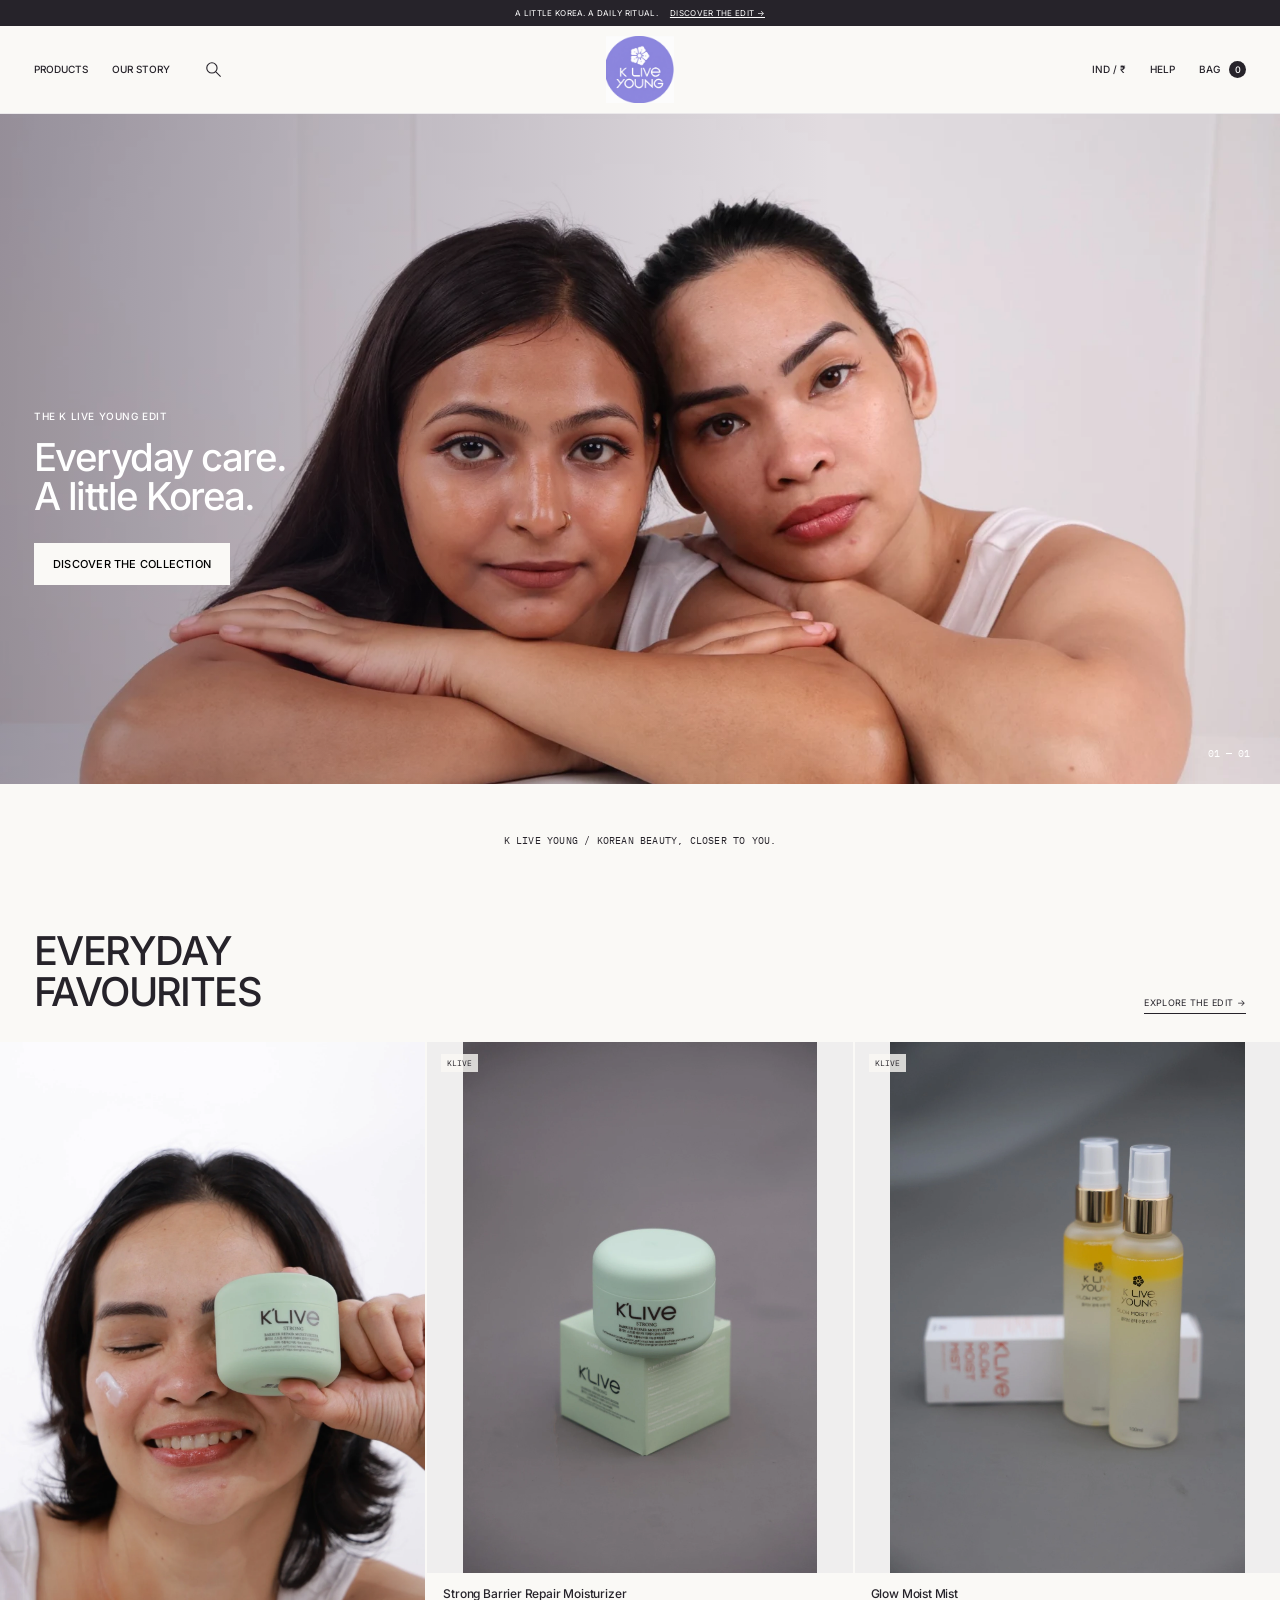
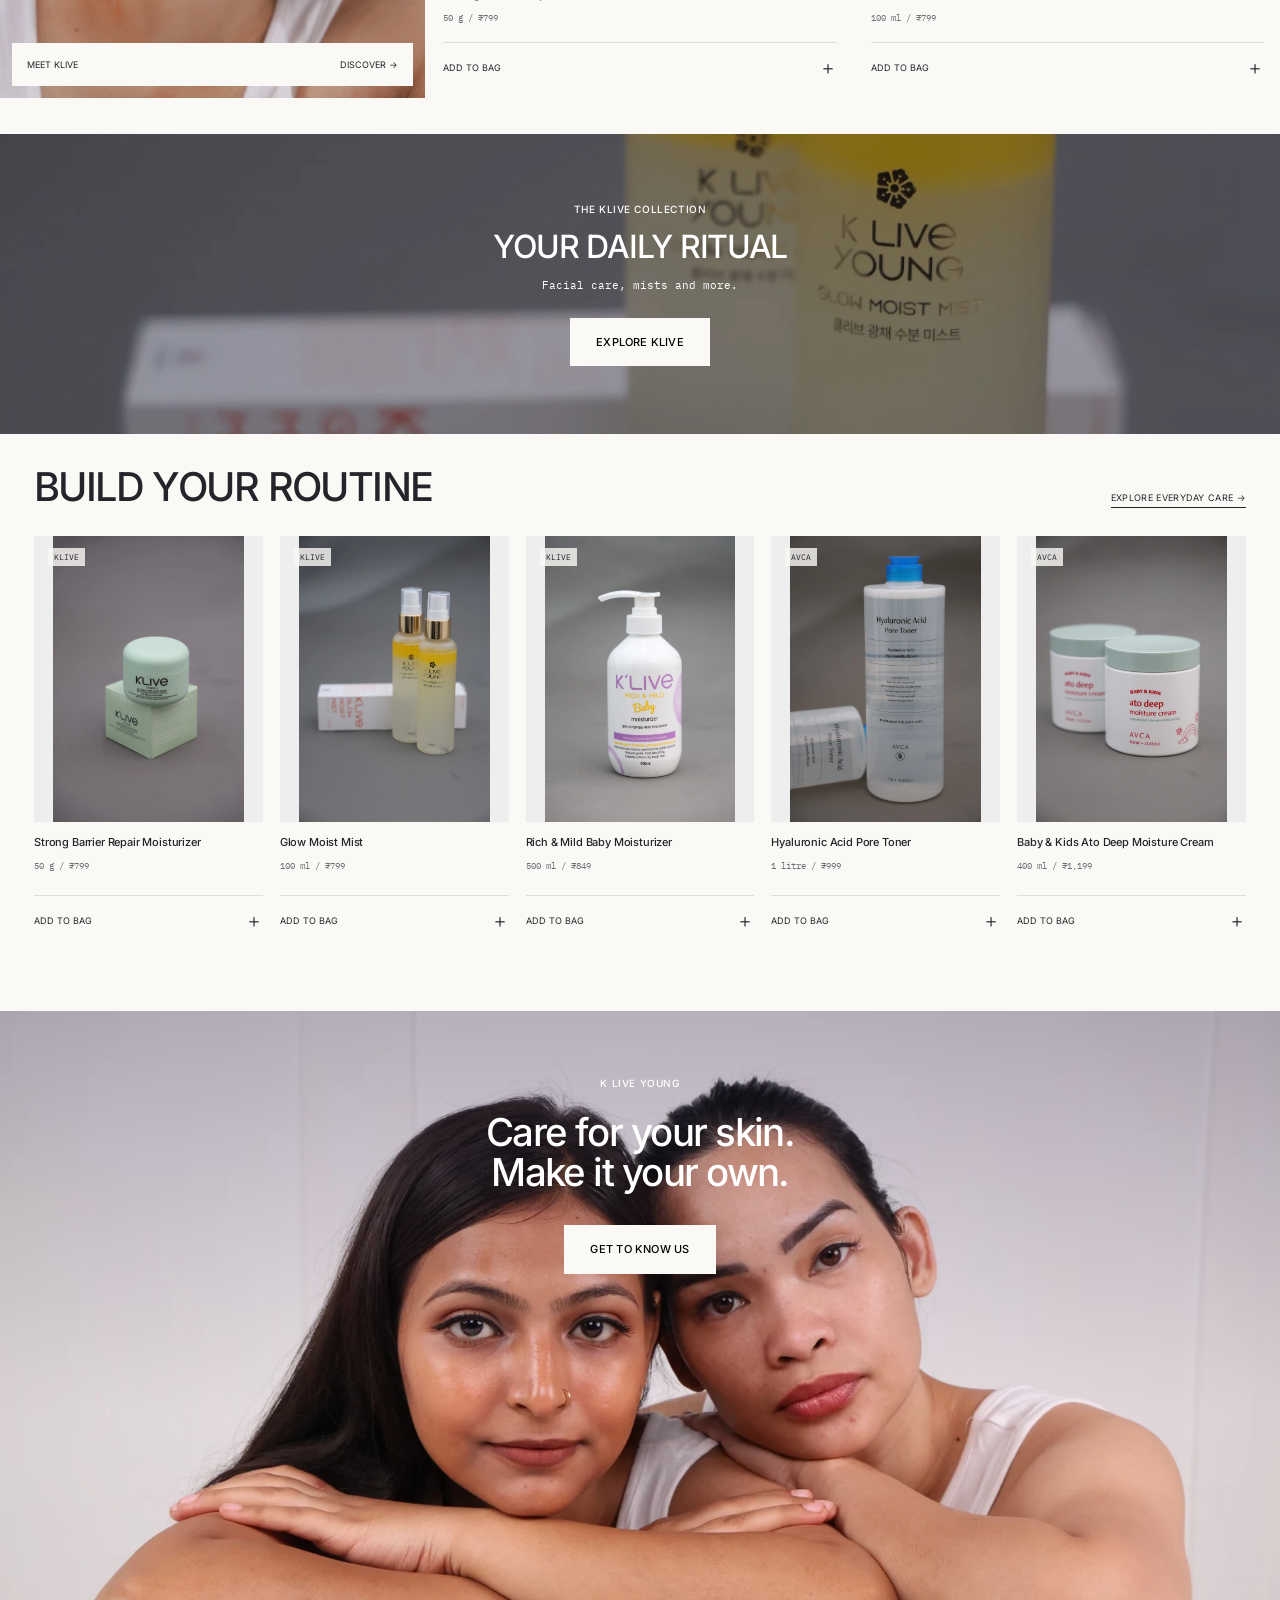
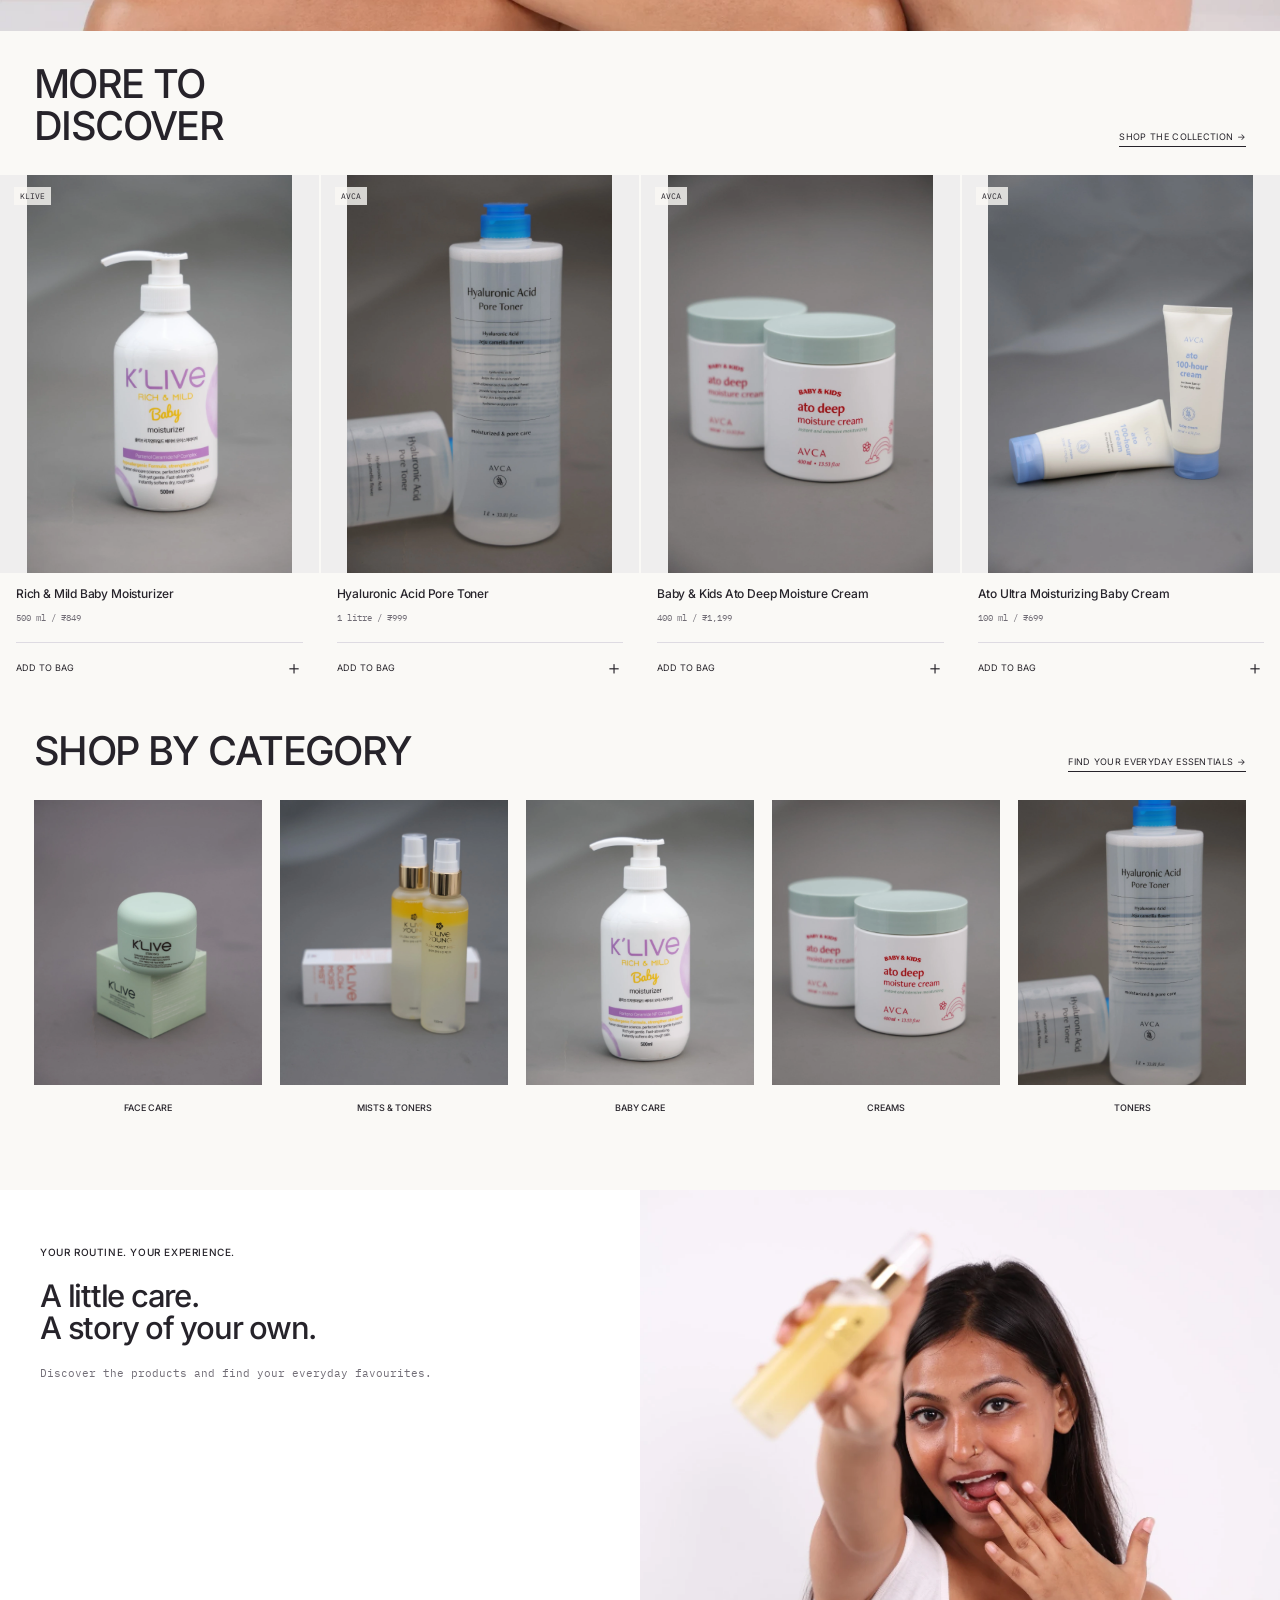
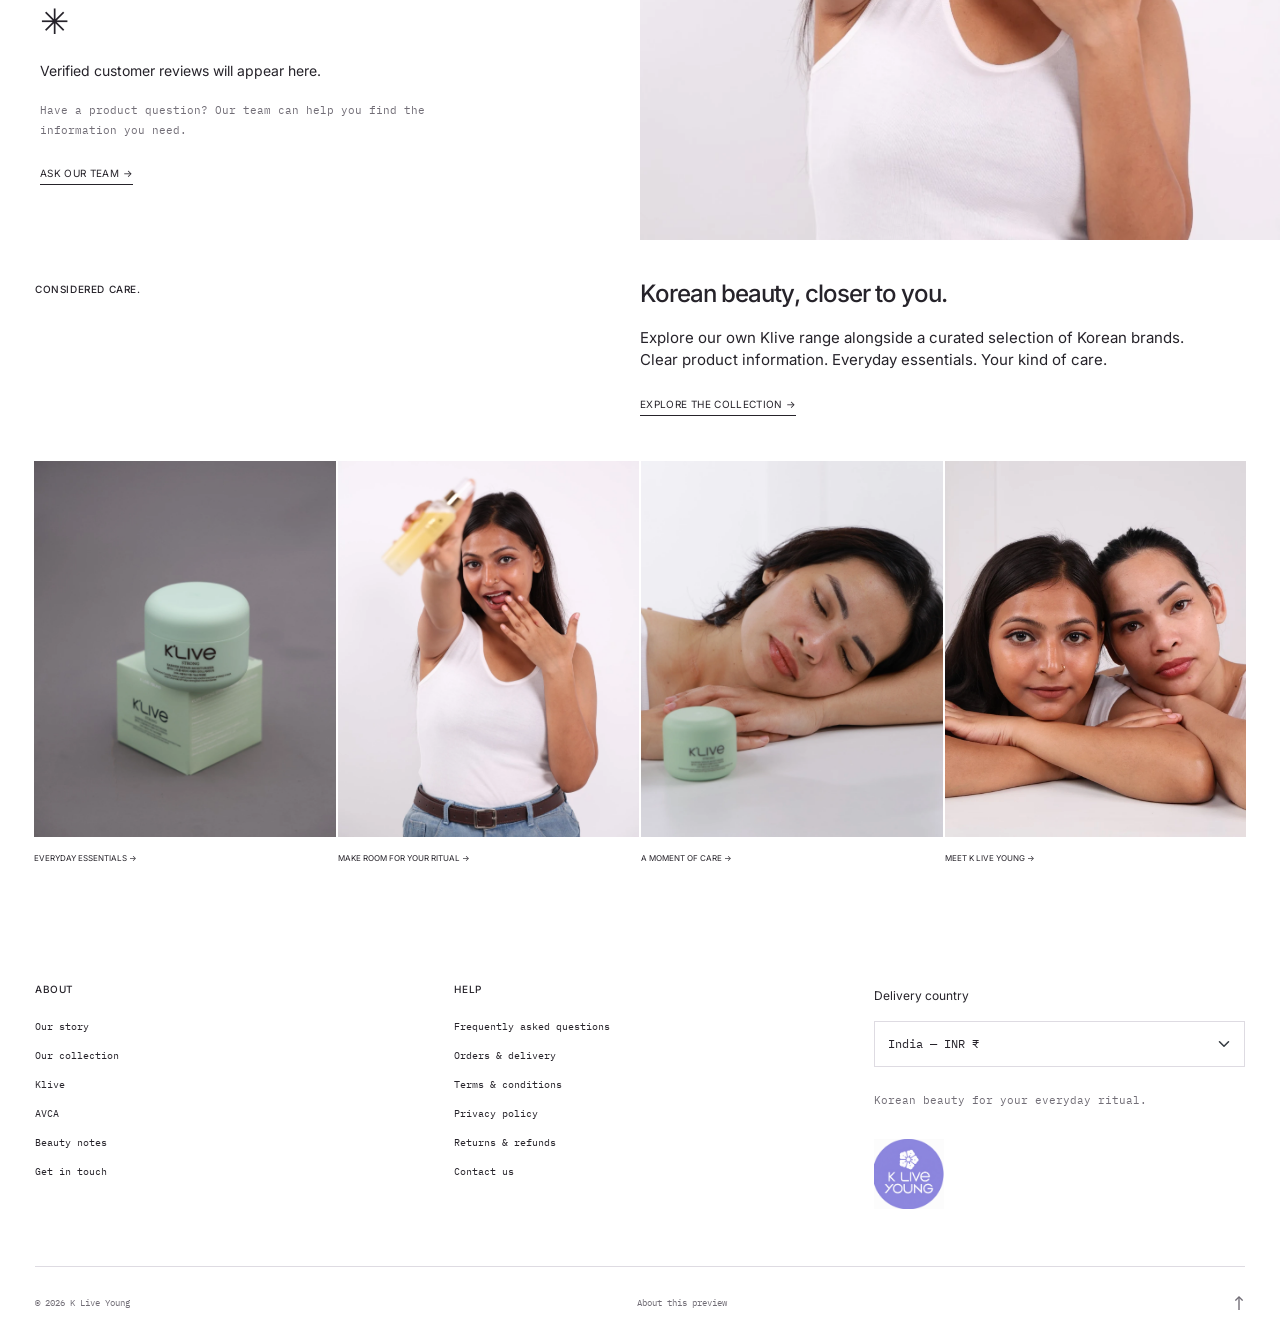
==== index.html @ 82bd0183 "clients template" ====
<!doctype html>
<html lang="en">
  <head>
    <meta charset="utf-8" />
    <meta name="viewport" content="width=device-width, initial-scale=1" />
    <title>Korean skincare & everyday care | K Live Young</title>
    <meta
      name="description"
      content="Discover Klive and curated Korean beauty. Explore skincare, facial mists and everyday baby-care essentials."
    />
    <link rel="icon" href="assets/images/logo.png" />
    <link rel="stylesheet" href="assets/vendor/bootstrap.min.css" />
    <link rel="stylesheet" href="assets/css/fonts.css" />
    <link rel="stylesheet" href="assets/css/style.css" />
  </head>
  <body id="top" class="home-page">
    <a class="skip-link" href="#main">Skip to content</a>
    <div class="announcement">
      A LITTLE KOREA. A DAILY RITUAL.
      <a href="shop.html">DISCOVER THE EDIT →</a>
    </div>
    <header class="site-header">
      <nav class="navbar container-fluid" aria-label="Main navigation">
        <div class="nav-side">
          <button
            class="nav-link mobile-menu"
            type="button"
            data-bs-toggle="offcanvas"
            data-bs-target="#menuDrawer"
            aria-controls="menuDrawer"
            aria-label="Open menu"
          >
            ☰</button
          ><a class="nav-link desktop-link" href="shop.html">PRODUCTS</a
          ><a class="nav-link desktop-link" href="index.html#our-story"
            >OUR STORY</a
          ><button
            class="icon-button"
            data-bs-toggle="modal"
            data-bs-target="#searchModal"
            aria-label="Search products"
          >
            <svg viewBox="0 0 24 24" aria-hidden="true">
              <circle cx="10" cy="10" r="6.5" />
              <path d="m15 15 6 6" />
            </svg>
          </button>
        </div>
        <a class="brand" href="index.html" aria-label="K Live Young home"
          ><img
            src="assets/images/logo.png"
            alt="K Live Young"
            width="72"
            height="72"
        /></a>
        <div class="nav-side nav-right">
          <span class="region">IND / ₹</span
          ><a class="nav-link account-link" href="contact.html">HELP</a
          ><button
            class="nav-link bag-button"
            data-bs-toggle="offcanvas"
            data-bs-target="#cartDrawer"
            aria-controls="cartDrawer"
          >
            BAG <span class="cart-count">0</span>
          </button>
        </div>
      </nav>
    </header>
    <main id="main">
      <section class="hero-home" aria-labelledby="heroTitle">
        <img
          src="assets/images/IMG_0144.webp"
          alt="Two models from the K Live Young campaign"
          class="hero-image"
          fetchpriority="high"
        />
        <div class="hero-shade"></div>
        <div class="hero-copy">
          <p class="eyebrow">THE K LIVE YOUNG EDIT</p>
          <h1 id="heroTitle">Everyday care.<br />A little Korea.</h1>
          <a class="btn btn-light" href="shop.html">DISCOVER THE COLLECTION</a>
        </div>
        <span class="hero-index">01 — 01</span>
      </section>
      <section class="brand-intro" aria-label="Brand introduction">
        <p>K LIVE YOUNG / KOREAN BEAUTY, CLOSER TO YOU.</p>
      </section>
      <section id="best-sellers" aria-labelledby="bestTitle">
        <div class="section-heading">
          <h2 id="bestTitle">EVERYDAY<br />FAVOURITES</h2>
          <a class="text-link" href="shop.html">EXPLORE THE EDIT →</a>
        </div>
        <div class="best-grid">
          <a class="campaign-card" href="product.html?id=moisturizer"
            ><img
              src="assets/images/IMG_0016.webp"
              alt="Model holding the Klive moisturiser"
              class=""
              loading="lazy"
            />
            <div class="campaign-caption">
              <span>MEET KLIVE</span><span>DISCOVER →</span>
            </div></a
          >
          <article class="product-card">
            <a class="product-photo" href="product.html?id=moisturizer"
              ><img
                src="assets/images/IMG_9931.webp"
                alt="KLIVE Strong Barrier Repair Moisturizer"
                class=""
                loading="lazy"
              /><span class="product-label">KLIVE</span></a
            >
            <div class="product-caption">
              <a href="product.html?id=moisturizer"
                ><h3>Strong Barrier Repair Moisturizer</h3></a
              >
              <p class="small-copy">50 g / ₹799</p>
              <button
                class="quick-add"
                data-add="moisturizer"
                aria-label="Add Strong Barrier Repair Moisturizer to bag"
              >
                ADD TO BAG <span>＋</span>
              </button>
            </div>
          </article>
          <article class="product-card">
            <a class="product-photo" href="product.html?id=mist"
              ><img
                src="assets/images/IMG_9954.webp"
                alt="KLIVE Glow Moist Mist"
                class=""
                loading="lazy"
              /><span class="product-label">KLIVE</span></a
            >
            <div class="product-caption">
              <a href="product.html?id=mist"><h3>Glow Moist Mist</h3></a>
              <p class="small-copy">100 ml / ₹799</p>
              <button
                class="quick-add"
                data-add="mist"
                aria-label="Add Glow Moist Mist to bag"
              >
                ADD TO BAG <span>＋</span>
              </button>
            </div>
          </article>
        </div>
      </section>
      <section class="collection-banner" aria-labelledby="collectionTitle">
        <img
          src="assets/images/IMG_9954.webp"
          alt="Klive facial mist bottles and packaging"
          class=""
          loading="lazy"
        />
        <div class="banner-copy">
          <p class="eyebrow">THE KLIVE COLLECTION</p>
          <h2 id="collectionTitle">YOUR DAILY RITUAL</h2>
          <p class="small-copy">Facial care, mists and more.</p>
          <a class="btn btn-light" href="shop.html?brand=KLIVE"
            >EXPLORE KLIVE</a
          >
        </div>
      </section>
      <section id="routines">
        <div class="section-heading">
          <h2>BUILD YOUR ROUTINE</h2>
          <a class="text-link" href="shop.html">EXPLORE EVERYDAY CARE →</a>
        </div>
        <div class="product-rail five-up">
          <article class="product-card">
            <a class="product-photo" href="product.html?id=moisturizer"
              ><img
                src="assets/images/IMG_9931.webp"
                alt="KLIVE Strong Barrier Repair Moisturizer"
                class=""
                loading="lazy"
              /><span class="product-label">KLIVE</span></a
            >
            <div class="product-caption">
              <a href="product.html?id=moisturizer"
                ><h3>Strong Barrier Repair Moisturizer</h3></a
              >
              <p class="small-copy">50 g / ₹799</p>
              <button
                class="quick-add"
                data-add="moisturizer"
                aria-label="Add Strong Barrier Repair Moisturizer to bag"
              >
                ADD TO BAG <span>＋</span>
              </button>
            </div>
          </article>
          <article class="product-card">
            <a class="product-photo" href="product.html?id=mist"
              ><img
                src="assets/images/IMG_9954.webp"
                alt="KLIVE Glow Moist Mist"
                class=""
                loading="lazy"
              /><span class="product-label">KLIVE</span></a
            >
            <div class="product-caption">
              <a href="product.html?id=mist"><h3>Glow Moist Mist</h3></a>
              <p class="small-copy">100 ml / ₹799</p>
              <button
                class="quick-add"
                data-add="mist"
                aria-label="Add Glow Moist Mist to bag"
              >
                ADD TO BAG <span>＋</span>
              </button>
            </div>
          </article>
          <article class="product-card">
            <a class="product-photo" href="product.html?id=baby"
              ><img
                src="assets/images/IMG_9905.webp"
                alt="KLIVE Rich & Mild Baby Moisturizer"
                class=""
                loading="lazy"
              /><span class="product-label">KLIVE</span></a
            >
            <div class="product-caption">
              <a href="product.html?id=baby"
                ><h3>Rich & Mild Baby Moisturizer</h3></a
              >
              <p class="small-copy">500 ml / ₹849</p>
              <button
                class="quick-add"
                data-add="baby"
                aria-label="Add Rich & Mild Baby Moisturizer to bag"
              >
                ADD TO BAG <span>＋</span>
              </button>
            </div>
          </article>
          <article class="product-card">
            <a class="product-photo" href="product.html?id=toner"
              ><img
                src="assets/images/IMG_9959.webp"
                alt="AVCA Hyaluronic Acid Pore Toner"
                class=""
                loading="lazy"
              /><span class="product-label">AVCA</span></a
            >
            <div class="product-caption">
              <a href="product.html?id=toner"
                ><h3>Hyaluronic Acid Pore Toner</h3></a
              >
              <p class="small-copy">1 litre / ₹999</p>
              <button
                class="quick-add"
                data-add="toner"
                aria-label="Add Hyaluronic Acid Pore Toner to bag"
              >
                ADD TO BAG <span>＋</span>
              </button>
            </div>
          </article>
          <article class="product-card">
            <a class="product-photo" href="product.html?id=cream"
              ><img
                src="assets/images/IMG_9935.webp"
                alt="AVCA Baby & Kids Ato Deep Moisture Cream"
                class=""
                loading="lazy"
              /><span class="product-label">AVCA</span></a
            >
            <div class="product-caption">
              <a href="product.html?id=cream"
                ><h3>Baby & Kids Ato Deep Moisture Cream</h3></a
              >
              <p class="small-copy">400 ml / ₹1,199</p>
              <button
                class="quick-add"
                data-add="cream"
                aria-label="Add Baby & Kids Ato Deep Moisture Cream to bag"
              >
                ADD TO BAG <span>＋</span>
              </button>
            </div>
          </article>
        </div>
      </section>
      <section id="our-story" class="discovery-banner">
        <img
          src="assets/images/IMG_0144.webp"
          alt="The K Live Young campaign"
          class="discovery-image"
          loading="lazy"
        />
        <div class="discovery-copy">
          <p class="eyebrow">K LIVE YOUNG</p>
          <h2>Care for your skin.<br />Make it your own.</h2>
          <a href="contact.html" class="btn btn-light">GET TO KNOW US</a>
        </div>
      </section>
      <section id="new-arrivals">
        <div class="section-heading">
          <h2>MORE TO<br />DISCOVER</h2>
          <a class="text-link" href="shop.html">SHOP THE COLLECTION →</a>
        </div>
        <div class="product-rail four-up">
          <article class="product-card">
            <a class="product-photo" href="product.html?id=baby"
              ><img
                src="assets/images/IMG_9905.webp"
                alt="KLIVE Rich & Mild Baby Moisturizer"
                class=""
                loading="lazy"
              /><span class="product-label">KLIVE</span></a
            >
            <div class="product-caption">
              <a href="product.html?id=baby"
                ><h3>Rich & Mild Baby Moisturizer</h3></a
              >
              <p class="small-copy">500 ml / ₹849</p>
              <button
                class="quick-add"
                data-add="baby"
                aria-label="Add Rich & Mild Baby Moisturizer to bag"
              >
                ADD TO BAG <span>＋</span>
              </button>
            </div>
          </article>
          <article class="product-card">
            <a class="product-photo" href="product.html?id=toner"
              ><img
                src="assets/images/IMG_9959.webp"
                alt="AVCA Hyaluronic Acid Pore Toner"
                class=""
                loading="lazy"
              /><span class="product-label">AVCA</span></a
            >
            <div class="product-caption">
              <a href="product.html?id=toner"
                ><h3>Hyaluronic Acid Pore Toner</h3></a
              >
              <p class="small-copy">1 litre / ₹999</p>
              <button
                class="quick-add"
                data-add="toner"
                aria-label="Add Hyaluronic Acid Pore Toner to bag"
              >
                ADD TO BAG <span>＋</span>
              </button>
            </div>
          </article>
          <article class="product-card">
            <a class="product-photo" href="product.html?id=cream"
              ><img
                src="assets/images/IMG_9935.webp"
                alt="AVCA Baby & Kids Ato Deep Moisture Cream"
                class=""
                loading="lazy"
              /><span class="product-label">AVCA</span></a
            >
            <div class="product-caption">
              <a href="product.html?id=cream"
                ><h3>Baby & Kids Ato Deep Moisture Cream</h3></a
              >
              <p class="small-copy">400 ml / ₹1,199</p>
              <button
                class="quick-add"
                data-add="cream"
                aria-label="Add Baby & Kids Ato Deep Moisture Cream to bag"
              >
                ADD TO BAG <span>＋</span>
              </button>
            </div>
          </article>
          <article class="product-card">
            <a class="product-photo" href="product.html?id=ato"
              ><img
                src="assets/images/IMG_9946.webp"
                alt="AVCA Ato Ultra Moisturizing Baby Cream"
                class=""
                loading="lazy"
              /><span class="product-label">AVCA</span></a
            >
            <div class="product-caption">
              <a href="product.html?id=ato"
                ><h3>Ato Ultra Moisturizing Baby Cream</h3></a
              >
              <p class="small-copy">100 ml / ₹699</p>
              <button
                class="quick-add"
                data-add="ato"
                aria-label="Add Ato Ultra Moisturizing Baby Cream to bag"
              >
                ADD TO BAG <span>＋</span>
              </button>
            </div>
          </article>
        </div>
      </section>
      <section id="shop-by-category">
        <div class="section-heading">
          <h2>SHOP BY CATEGORY</h2>
          <a class="text-link" href="shop.html"
            >FIND YOUR EVERYDAY ESSENTIALS →</a
          >
        </div>
        <div class="category-rail">
          <a class="category-card" href="shop.html?category=Face%20care"
            ><img
              src="assets/images/IMG_9931.webp"
              alt="FACE CARE"
              class=""
              loading="lazy"
            />
            <h3>FACE CARE</h3></a
          ><a
            class="category-card"
            href="shop.html?category=Mists%20%26%20toners"
            ><img
              src="assets/images/IMG_9954.webp"
              alt="MISTS & TONERS"
              class=""
              loading="lazy"
            />
            <h3>MISTS & TONERS</h3></a
          ><a class="category-card" href="shop.html?category=Baby%20care"
            ><img
              src="assets/images/IMG_9905.webp"
              alt="BABY CARE"
              class=""
              loading="lazy"
            />
            <h3>BABY CARE</h3></a
          ><a class="category-card" href="shop.html?category=Baby%20care"
            ><img
              src="assets/images/IMG_9935.webp"
              alt="CREAMS"
              class=""
              loading="lazy"
            />
            <h3>CREAMS</h3></a
          ><a
            class="category-card"
            href="shop.html?category=Mists%20%26%20toners"
            ><img
              src="assets/images/IMG_9959.webp"
              alt="TONERS"
              class=""
              loading="lazy"
            />
            <h3>TONERS</h3></a
          >
        </div>
      </section>
      <section id="reviews" class="review-story row g-0">
        <div class="col-md-6 review-copy">
          <p class="eyebrow">YOUR ROUTINE. YOUR EXPERIENCE.</p>
          <h2>A little care.<br />A story of your own.</h2>
          <p class="small-copy">
            Discover the products and find your everyday favourites.
          </p>
          <div class="review-empty">
            <span class="review-symbol" aria-hidden="true">✳</span>
            <p>Verified customer reviews will appear here.</p>
            <p class="small-copy">
              Have a product question? Our team can help you find the
              information you need.
            </p>
            <a class="text-link" href="contact.html">ASK OUR TEAM →</a>
          </div>
        </div>
        <div class="col-md-6">
          <img
            src="assets/images/IMG_0116.webp"
            alt="Model holding Klive Glow Moist Mist"
            class="story-image"
            loading="lazy"
          />
        </div>
      </section>
      <section class="brand-statement row g-0">
        <div class="col-md-6"><p class="eyebrow">CONSIDERED CARE.</p></div>
        <div class="col-md-6">
          <h2>Korean beauty, closer to you.</h2>
          <p>
            Explore our own Klive range alongside a curated selection of Korean
            brands. Clear product information. Everyday essentials. Your kind of
            care.
          </p>
          <a class="text-link" href="shop.html">EXPLORE THE COLLECTION →</a>
        </div>
      </section>
      <section
        id="beauty-notes"
        class="editorial-strip"
        aria-label="Discover K Live Young"
      >
        <a href="shop.html?category=Face%20care"
          ><img
            src="assets/images/IMG_9931.webp"
            alt="EVERYDAY ESSENTIALS"
            class=""
            loading="lazy"
          /><span>EVERYDAY ESSENTIALS →</span></a
        ><a href="product.html?id=mist"
          ><img
            src="assets/images/IMG_0116.webp"
            alt="MAKE ROOM FOR YOUR RITUAL"
            class=""
            loading="lazy"
          /><span>MAKE ROOM FOR YOUR RITUAL →</span></a
        ><a href="product.html?id=moisturizer"
          ><img
            src="assets/images/IMG_0005.webp"
            alt="A MOMENT OF CARE"
            class=""
            loading="lazy"
          /><span>A MOMENT OF CARE →</span></a
        ><a href="contact.html"
          ><img
            src="assets/images/IMG_0144.webp"
            alt="MEET K LIVE YOUNG"
            class=""
            loading="lazy"
          /><span>MEET K LIVE YOUNG →</span></a
        >
      </section>
    </main>
    <footer class="site-footer">
      <div class="row g-5">
        <div class="col-6 col-lg-4">
          <h2 class="eyebrow">ABOUT</h2>
          <ul class="footer-links">
            <li><a href="index.html#our-story">Our story</a></li>
            <li><a href="shop.html">Our collection</a></li>
            <li><a href="shop.html?brand=KLIVE">Klive</a></li>
            <li><a href="shop.html?brand=AVCA">AVCA</a></li>
            <li><a href="index.html#beauty-notes">Beauty notes</a></li>
            <li><a href="contact.html">Get in touch</a></li>
          </ul>
        </div>
        <div class="col-6 col-lg-4">
          <h2 class="eyebrow">HELP</h2>
          <ul class="footer-links">
            <li>
              <a href="product.html#product-faq">Frequently asked questions</a>
            </li>
            <li><button data-info="shipping">Orders & delivery</button></li>
            <li><button data-info="terms">Terms & conditions</button></li>
            <li><button data-info="privacy">Privacy policy</button></li>
            <li><button data-info="returns">Returns & refunds</button></li>
            <li><a href="contact.html">Contact us</a></li>
          </ul>
        </div>
        <div class="col-12 col-lg-4">
          <label for="country" class="mb-3">Delivery country</label
          ><select
            id="country"
            class="form-select"
            aria-label="Delivery country"
          >
            <option>India — INR ₹</option>
          </select>
          <p class="small-copy mt-4">Korean beauty for your everyday ritual.</p>
          <a href="index.html" class="footer-logo"
            ><img
              src="assets/images/logo.png"
              alt="K Live Young"
              width="70"
              height="70"
              loading="lazy"
          /></a>
        </div>
      </div>
      <div class="footer-bottom">
        <span>© <span data-year>2026</span> K Live Young</span
        ><button data-info="prototype">About this preview</button
        ><a href="#top" aria-label="Back to top">↑</a>
      </div>
    </footer>
    <div
      class="offcanvas offcanvas-start"
      tabindex="-1"
      id="menuDrawer"
      aria-labelledby="menuTitle"
    >
      <div class="offcanvas-header">
        <h2 class="offcanvas-title" id="menuTitle">Explore K Live Young</h2>
        <button
          class="btn-close"
          data-bs-dismiss="offcanvas"
          aria-label="Close menu"
        ></button>
      </div>
      <div class="offcanvas-body menu-links">
        <a href="shop.html">Shop all</a
        ><a href="shop.html?category=Face%20care">Face care</a
        ><a href="shop.html?category=Mists%20%26%20toners">Mists & toners</a
        ><a href="shop.html?category=Baby%20care">Baby care</a
        ><a href="index.html#our-story">Our story</a
        ><a href="contact.html">Contact</a>
      </div>
    </div>
    <div
      class="offcanvas offcanvas-end"
      tabindex="-1"
      id="cartDrawer"
      aria-labelledby="cartTitle"
    >
      <div class="offcanvas-header">
        <h2 id="cartTitle" class="offcanvas-title">
          Your bag <span class="cart-count">0</span>
        </h2>
        <button
          class="btn-close"
          data-bs-dismiss="offcanvas"
          aria-label="Close bag"
        ></button>
      </div>
      <div class="offcanvas-body d-flex flex-column">
        <div id="cartItems"></div>
        <div class="cart-summary mt-auto">
          <div class="d-flex justify-content-between py-3">
            <span>Subtotal</span><strong id="cartTotal">₹0</strong>
          </div>
          <p class="small-copy">Shipping calculated at checkout.</p>
          <button id="checkoutButton" class="btn btn-dark w-100">
            CONTINUE TO CHECKOUT
          </button>
          <p
            class="cart-notice small-copy"
            id="checkoutNotice"
            role="status"
          ></p>
        </div>
      </div>
    </div>
    <div
      class="modal fade"
      id="searchModal"
      tabindex="-1"
      aria-labelledby="searchTitle"
      aria-hidden="true"
    >
      <div class="modal-dialog modal-lg">
        <div class="modal-content">
          <div class="modal-header">
            <h2 id="searchTitle" class="modal-title fs-5">
              Find your everyday essentials
            </h2>
            <button
              class="btn-close"
              data-bs-dismiss="modal"
              aria-label="Close search"
            ></button>
          </div>
          <div class="modal-body">
            <label for="searchInput" class="visually-hidden"
              >Search products or brands</label
            ><input
              id="searchInput"
              type="search"
              class="form-control"
              placeholder="Search products or brands…"
              autocomplete="off"
            />
            <div id="searchResults" class="mt-4" aria-live="polite"></div>
          </div>
        </div>
      </div>
    </div>
    <div
      class="modal fade"
      id="infoModal"
      tabindex="-1"
      aria-labelledby="infoTitle"
      aria-hidden="true"
    >
      <div class="modal-dialog modal-dialog-centered">
        <div class="modal-content">
          <div class="modal-header">
            <h2 id="infoTitle" class="modal-title fs-5"></h2>
            <button
              class="btn-close"
              data-bs-dismiss="modal"
              aria-label="Close information"
            ></button>
          </div>
          <div class="modal-body"><p id="infoText" class="small-copy"></p></div>
        </div>
      </div>
    </div>
    <div class="toast-container position-fixed bottom-0 end-0 p-3">
      <div id="cartToast" class="toast" role="status" aria-live="polite">
        <div class="toast-body d-flex justify-content-between">
          <span>Added to your bag.</span
          ><button
            class="btn-close ms-3"
            data-bs-dismiss="toast"
            aria-label="Dismiss notification"
          ></button>
        </div>
      </div>
    </div>
    <script src="assets/vendor/bootstrap.bundle.min.js"></script>
    <script src="assets/js/catalog.js"></script>
    <script src="assets/js/app.js"></script>
  </body>
</html>
---- assets/css/fonts.css ----
@font-face {
  font-family: 'Inter';
  font-style: normal;
  font-weight: 400;
  font-display: swap;
  src: url(../fonts/inter-UcCO3FwrK3iLTeHuS_nVMrMxCp50SjIw2boKoduKmMEVuLyfMZg.ttf) format('truetype');
}
@font-face {
  font-family: 'Inter';
  font-style: normal;
  font-weight: 500;
  font-display: swap;
  src: url(../fonts/inter-UcCO3FwrK3iLTeHuS_nVMrMxCp50SjIw2boKoduKmMEVuI6fMZg.ttf) format('truetype');
}
@font-face {
  font-family: 'Inter';
  font-style: normal;
  font-weight: 600;
  font-display: swap;
  src: url(../fonts/inter-UcCO3FwrK3iLTeHuS_nVMrMxCp50SjIw2boKoduKmMEVuGKYMZg.ttf) format('truetype');
}

@font-face {
  font-family: 'IBM Plex Mono';
  font-style: normal;
  font-weight: 400;
  font-display: swap;
  src: url(../fonts/plex-mono--F63fjptAgt5VM-kVkqdyU8n5ig.ttf) format('truetype');
}
@font-face {
  font-family: 'IBM Plex Mono';
  font-style: normal;
  font-weight: 500;
  font-display: swap;
  src: url(../fonts/plex-mono--F6qfjptAgt5VM-kVkqdyU8n3twJ8lc.ttf) format('truetype');
}
---- assets/css/style.css ----
/* K LIVE YOUNG — EDITORIAL BOOTSTRAP THEME
   Change these design tokens to restyle the whole website. */
:root{--paper:#faf9f6;--white:#fff;--ink:#26232a;--muted:#716d76;--lavender:#f0edf9;--lavender-strong:#8e82da;--line:#dedbe2;--sans:'Inter',Arial,sans-serif;--mono:'IBM Plex Mono','Courier New',monospace;--bs-body-color:var(--ink);--bs-body-bg:var(--paper)}
*{box-sizing:border-box}html{scroll-behavior:smooth;scroll-padding-top:100px}body{margin:0;font:15px/1.5 var(--sans);background:var(--paper)}a{color:inherit;text-decoration:none}button,input,select,textarea{font:inherit}button{color:inherit}button:focus-visible,a:focus-visible,input:focus-visible,select:focus-visible,textarea:focus-visible{outline:2px solid var(--lavender-strong);outline-offset:4px}button{border:0;background:none}img{max-width:100%;display:block}h1,h2,h3,p{margin:0}p+p{margin-top:1.25rem}h1,h2,h3{font-family:var(--sans);font-weight:500;letter-spacing:-.04em}h1{font-size:clamp(34px,4.1vw,62px);line-height:1.03}h2{font-size:clamp(28px,3vw,46px);line-height:1.04}h3{font-size:15px;line-height:1.35;letter-spacing:-.015em}.mono,.small-copy,.review-count,.footer-links,.breadcrumb-mini{font-family:var(--mono)}.mono{font-size:14px;line-height:1.8;letter-spacing:.01em}.small-copy{font-size:11px;line-height:1.8;color:var(--muted)}.eyebrow{font-size:10px;letter-spacing:.06em;font-weight:500;text-transform:uppercase}.text-link{display:inline-block;font-size:10px;line-height:1.5;border-bottom:1px solid currentColor;padding-bottom:3px;letter-spacing:.035em}.btn{border-radius:0;padding:15px 25px;font-family:var(--sans);font-size:11px;letter-spacing:.02em;font-weight:500}.btn-dark{--bs-btn-bg:var(--ink);--bs-btn-border-color:var(--ink);--bs-btn-hover-bg:#514967;--bs-btn-hover-border-color:#514967;--bs-btn-disabled-bg:var(--muted);--bs-btn-disabled-border-color:var(--muted)}.btn-light{--bs-btn-bg:var(--paper);--bs-btn-border-color:var(--paper);--bs-btn-hover-bg:var(--lavender);--bs-btn-hover-border-color:var(--lavender)}.form-control,.form-select{border-radius:0;border:1px solid var(--line);padding:13px;font-family:var(--mono);font-size:12px;background-color:var(--white)}.form-control:focus,.form-select:focus{border-color:var(--lavender-strong);box-shadow:0 0 0 2px #8e82da22}.skip-link{position:fixed;top:-80px;left:10px;z-index:2000;background:var(--ink);color:white;padding:10px}.skip-link:focus{top:10px}.announcement{background:var(--ink);color:white;min-height:26px;display:flex;gap:12px;justify-content:center;align-items:center;font-size:8px;letter-spacing:.04em;text-align:center;padding:5px 10px}.announcement a{text-decoration:underline}.site-header{position:sticky;top:0;z-index:1020;background:#faf9f6f5;backdrop-filter:blur(12px)}.navbar{height:88px;padding:8px 34px;border-bottom:1px solid #dedbe288;display:grid;grid-template-columns:1fr auto 1fr}.brand img{height:67px;width:69px;object-fit:contain}.nav-side{display:flex;align-items:center;gap:24px}.nav-right{justify-content:flex-end}.nav-link,.region{font-size:10px;font-weight:500;padding:10px 0;color:var(--ink)}.icon-button{padding:10px;line-height:0}.icon-button svg{width:19px;height:19px;fill:none;stroke:currentColor;stroke-width:1.4}.bag-button{white-space:nowrap}.cart-count{display:inline-flex;align-items:center;justify-content:center;font-size:9px;background:var(--ink);color:white;border-radius:50%;min-width:17px;height:17px;margin-left:6px}.mobile-menu{display:none}.hero-home{height:min(83vw,670px);min-height:500px;position:relative;background:var(--lavender)}.hero-image{width:100%;height:100%;object-fit:cover;object-position:50% 35%}.hero-shade{position:absolute;inset:0;background:linear-gradient(90deg,rgba(29,21,45,.35),transparent 65%)}.hero-copy{position:absolute;left:34px;top:44%;color:white;max-width:480px}.hero-copy h1{font-size:clamp(31px,3vw,50px);margin:14px 0 26px}.hero-copy .btn{padding:12px 18px}.hero-index{position:absolute;right:30px;bottom:24px;color:white;font:10px var(--mono)}.brand-intro{padding:48px 20px;text-align:center;font:10px/1.8 var(--mono);letter-spacing:.02em}.section-heading{padding:33px 34px 28px;display:flex;justify-content:space-between;align-items:flex-end;gap:20px}.section-heading h2{font-size:clamp(28px,3.1vw,48px)}.section-heading .text-link{font-size:9px}.best-grid{display:grid;grid-template-columns:repeat(3,minmax(0,1fr));gap:2px}.product-card{min-width:0;background:var(--paper);position:relative}.product-photo{display:block;position:relative;background:#efeeee;overflow:hidden;aspect-ratio:4/5}.product-photo img{width:100%;height:100%;object-fit:contain;transition:transform .55s}.product-photo:hover img{transform:scale(1.025)}.product-label{position:absolute;top:12px;left:14px;font:8px var(--mono);color:var(--ink);background:#faf9f6cc;padding:4px 6px}.product-caption{padding:13px 16px 17px;min-height:125px;display:flex;flex-direction:column;gap:8px}.product-caption h3{font-size:12px;font-weight:500}.product-caption p{font-size:9px}.quick-add{display:flex;justify-content:space-between;align-items:center;border-top:1px solid var(--line);width:100%;font-size:9px;padding:11px 0 0;margin-top:auto}.quick-add span{font-size:18px}.quick-add:hover{color:#6453a5}.campaign-card{position:relative;overflow:hidden;min-height:100%;background:var(--lavender)}.campaign-card>img{width:100%;height:100%;object-fit:cover;object-position:50% 25%;transition:transform 1s}.campaign-card:hover>img{transform:scale(1.03)}.campaign-caption{position:absolute;left:12px;right:12px;bottom:12px;background:var(--paper);padding:15px;display:flex;justify-content:space-between;gap:12px;font-size:9px}.collection-banner{height:300px;position:relative;margin-top:36px;overflow:hidden;background:var(--lavender)}.collection-banner>img{position:absolute;inset:0;width:100%;height:100%;object-fit:cover;object-position:50% 50%;filter:brightness(.8)}.banner-copy{position:absolute;inset:0;display:flex;align-items:center;justify-content:center;flex-direction:column;color:white;text-align:center;padding:24px;gap:13px;background:#28203335}.banner-copy h2{font-size:32px}.banner-copy .small-copy{color:white}.banner-copy .btn{margin-top:9px}.product-rail,.category-rail{display:grid;gap:17px;padding:0 34px 34px;overflow:auto;scroll-snap-type:x mandatory}.five-up{grid-template-columns:repeat(5,minmax(0,1fr))}.four-up{grid-template-columns:repeat(4,minmax(0,1fr));gap:2px;padding:0}.product-rail .product-card{scroll-snap-align:start}.five-up .product-photo{aspect-ratio:4/5}.five-up .product-caption{padding:13px 0}.five-up h3{font-size:11px}.discovery-banner{height:620px;position:relative;overflow:hidden;margin-top:30px;background:var(--lavender)}.discovery-image{width:100%;height:100%;object-fit:cover;object-position:50% 36%}.discovery-copy{position:absolute;inset:0;display:flex;align-items:center;justify-content:flex-start;flex-direction:column;padding:65px 20px;background:linear-gradient(180deg,#2d264840,transparent 65%);color:white;text-align:center}.discovery-copy h2{font-size:clamp(25px,3vw,42px);margin:22px 0}.discovery-copy .btn{margin-top:10px}.category-rail{grid-template-columns:repeat(5,minmax(0,1fr));padding-bottom:38px;gap:18px}.category-card img{width:100%;aspect-ratio:4/5;object-fit:cover}.category-card h3{font-size:9px;text-align:center;letter-spacing:0;padding:17px 0}.review-story{background:#fff;margin-top:20px}.review-copy{padding:55px 40px;display:flex;flex-direction:column;min-height:650px}.review-copy h2{font-size:31px;margin:20px 0}.review-empty{margin-top:auto;padding-top:45px}.review-symbol{font-size:35px}.review-empty>p{font-size:14px;margin-top:12px}.review-empty>.small-copy{font-size:11px;max-width:440px;margin:20px 0}.story-image{width:100%;height:650px;object-fit:cover;object-position:50% 24%}.brand-statement{padding:42px 35px 45px;background:white}.brand-statement h2{font-size:24px;margin-bottom:20px}.brand-statement .col-md-6:last-child>p{font-size:15px;max-width:580px;margin-bottom:20px}.editorial-strip{display:grid;grid-template-columns:repeat(4,1fr);gap:2px;padding:0 34px 60px;background:white}.editorial-strip img{width:100%;aspect-ratio:4/5;object-fit:cover;object-position:center}.editorial-strip span{display:block;padding:15px 0;font-size:8px}.site-footer{padding:45px 35px 25px;background:white}.site-footer .eyebrow{margin-bottom:24px}.footer-links{list-style:none;padding:0;font-size:10px;line-height:1.5}.footer-links li{margin:14px 0}.footer-links button{padding:0;text-align:left}.site-footer label{font-size:12px}.footer-logo{display:inline-block;margin-top:28px}.footer-bottom{display:flex;align-items:center;justify-content:space-between;margin-top:50px;padding-top:22px;border-top:1px solid var(--line);font:9px var(--mono);color:var(--muted)}.footer-bottom>a{font-size:20px}.product-main{position:relative}.product-gallery{position:relative;background:#eee}.breadcrumb-mini{position:absolute;top:20px;left:22px;right:22px;font-size:9px;z-index:5;mix-blend-mode:multiply}.carousel-item img{width:100%;height:760px;object-fit:contain;background:#eee}.gallery-arrow{display:flex;align-items:center;justify-content:center;background:white;color:var(--ink);border-radius:50%;width:42px;height:42px}.carousel-control-next,.carousel-control-prev{opacity:1;width:12%}.gallery-thumbs{position:absolute;bottom:15px;left:20px;display:flex;gap:10px;z-index:6}.gallery-thumbs button{padding:0;width:54px;height:60px;border:1px solid transparent;background:white}.gallery-thumbs img{width:100%;height:100%;object-fit:cover}.gallery-thumbs button.active{border:2px solid var(--ink)}.product-info{padding:70px clamp(28px,5.5vw,90px) 35px}.tag-label{display:inline-block;background:var(--lavender);padding:7px;margin-bottom:17px}.product-info h1{font-size:27px;line-height:1.25;letter-spacing:-.025em;margin:22px 0 17px}.review-count{font-size:9px;text-decoration:underline}.product-description{margin-top:34px}.product-info>.mono{font-size:13px;margin-bottom:25px}.quantity-field{width:80px;max-width:80px;padding:8px}.product-add{margin-bottom:24px}.help-card{background:white;padding:20px;margin:0 0 20px}.help-card p{font-size:13px;margin:12px 0}.routine-helper{display:flex;gap:16px;border:1px solid var(--line);padding:12px;align-items:center}.routine-helper>img{width:65px;height:80px;object-fit:contain}.routine-helper p{font-size:13px;margin:7px 0}.purchase-support{display:flex;gap:25px;justify-content:space-between;margin-top:24px;font-size:11px}.purchase-support span,.purchase-support button{font:9px var(--mono);color:var(--muted);padding:0}.attribute-strip{padding:70px 20px;text-align:center;font:15px var(--mono)}.product-details .details-copy{padding:70px 6vw}.details-copy h2{font-size:24px;line-height:1.25;margin-bottom:28px}.details-copy>.mono{font-size:13px;margin-bottom:38px}.panel-image{width:100%;height:100%;min-height:650px;max-height:900px;object-fit:cover;object-position:50% 28%}.accordion{--bs-accordion-bg:transparent;--bs-accordion-border-color:var(--line);--bs-accordion-btn-focus-box-shadow:none;--bs-accordion-active-bg:transparent;--bs-accordion-active-color:var(--ink)}.accordion-button{font-family:var(--sans);font-size:14px;line-height:1.45;padding:22px 0;background:none;border-radius:0!important;box-shadow:none!important;gap:15px}.accordion-button::after{background:none!important;content:'+';font:20px var(--sans);width:auto;height:auto;transform:none!important;margin-left:auto}.accordion-button:not(.collapsed)::after{content:'−'}.accordion-body{padding:0 20px 25px 0}.product-faq{padding:65px 4vw;gap:0}.faq-copy{padding:25px 0 25px 6vw}.faq-copy>.mono{margin-bottom:35px}.question-banner{position:relative;height:660px}.question-banner>img{width:100%;height:100%;object-fit:cover;object-position:50% 28%}.question-content{position:absolute;left:50%;top:50%;transform:translate(-50%,-50%);width:min(90%,660px);padding:45px;background:#faf9f6ed;text-align:center}.question-content h2{font-size:54px}.question-content>p{margin-top:20px}.question-content form{display:flex;margin-top:35px;background:white}.question-content input{border:0}.question-content button{padding:0 20px;font-size:26px}.product-reviews{margin-top:12px;background:white}.reviews-copy{padding:65px 6vw}.reviews-copy h2{font-size:30px;margin-bottom:25px}.reviews-copy .review-empty{padding:90px 0 50px}.brand-end{background:var(--lavender);min-height:500px;display:flex;align-items:center;justify-content:center;text-align:center;flex-direction:column;gap:45px;padding:65px 20px}.brand-end h2{font-size:34px}.brand-end img{object-fit:contain}.sticky-buy{position:fixed;bottom:0;left:0;right:0;z-index:1015;display:flex;justify-content:space-between;align-items:center;background:#fff;border-top:1px solid var(--line);padding:12px 25px;gap:20px;transform:translateY(110%);transition:transform .25s}.sticky-buy.visible{transform:translateY(0)}.sticky-buy>span{font-size:13px}.sticky-buy .btn{min-width:300px;padding:12px 20px}.offcanvas{--bs-offcanvas-width:460px;background:var(--paper)}.offcanvas-title{font-size:20px}.offcanvas-header{padding:25px;border-bottom:1px solid var(--line)}.menu-links{display:flex;flex-direction:column;gap:25px;padding:30px;font-size:23px}.cart-item{display:grid;grid-template-columns:85px 1fr;gap:16px;padding:20px 0;border-bottom:1px solid var(--line)}.cart-item img{width:85px;height:110px;object-fit:contain;background:#eee}.cart-item h3{font-size:13px}.cart-item .price{font:12px var(--mono);margin-top:8px}.cart-controls{display:flex;align-items:center;gap:15px;margin-top:12px}.cart-controls button{padding:4px 8px;border:1px solid var(--line);font-size:12px}.cart-remove{font-size:10px!important;margin-left:auto}.cart-notice{margin-top:15px;color:var(--ink)}.cart-empty{padding:40px 5px;font:14px var(--mono)}.modal-content{border:0;border-radius:0;background:var(--paper)}.modal-header{padding:25px;border-bottom-color:var(--line)}.modal-body{padding:25px}.search-result{display:flex;align-items:center;gap:20px;padding:16px 0;border-bottom:1px solid var(--line)}.search-result img{width:60px;height:75px;object-fit:contain;background:#eee}.search-result h3{font-size:14px}.search-result p{font:11px var(--mono);margin-top:8px}.toast{border-radius:0;background:var(--ink);color:white}.toast .btn-close{filter:invert(1)}.shop-heading{padding:70px 35px;background:var(--lavender)}.shop-heading h1{margin:25px 0}.shop-heading>.mono{font-size:13px}.shop-toolbar{padding:30px 35px;display:flex;justify-content:space-between;gap:20px}.shop-toolbar>div{display:flex;gap:15px}.shop-toolbar .form-select{max-width:220px;width:210px}.collection-count{padding:0 35px 20px}.collection-grid{display:grid;grid-template-columns:repeat(3,minmax(0,1fr));gap:2px;padding-bottom:50px}.empty-message{padding:70px 35px}.contact-info{padding:65px 5vw}.contact-info h1{margin:25px 0}.contact-info>.mono{margin-bottom:30px}.contact-info>a{font-size:18px;text-decoration:underline;overflow-wrap:anywhere}.contact-photo{margin-top:45px;width:100%;height:340px;object-fit:cover;object-position:center}.contact-form-wrap{padding:65px 5vw;background:var(--lavender)}.contact-form-wrap h2{font-size:27px;margin-bottom:35px}.contact-form-wrap label{font-size:12px;display:block;margin:23px 0 10px}#contactStatus{font:12px var(--mono);margin-top:20px}
@media(min-width:1600px){.hero-home{height:760px}.carousel-item img{height:880px}}
@media(max-width:991px){.nav-side{gap:14px}.navbar{padding:8px 22px}.product-info{padding:45px 35px}.carousel-item img{height:650px}.product-main .product-gallery{margin-bottom:0}.five-up{grid-template-columns:repeat(5,minmax(180px,1fr))}.category-rail{grid-template-columns:repeat(5,minmax(180px,1fr))}.product-info h1{font-size:30px}.product-main .product-info{max-width:680px;margin:auto}.hero-home{min-height:520px;height:70vw}.section-heading h2{font-size:37px}.panel-image{min-height:570px}.product-faq{padding:40px 25px}.faq-copy{padding-left:35px}.review-copy{padding:35px 25px}.story-image{height:610px}.editorial-strip{padding:0 22px 35px}.section-heading{padding-left:22px;padding-right:22px}.product-rail:not(.four-up),.category-rail{padding-left:22px;padding-right:22px}}
@media(max-width:767px){html{scroll-padding-top:85px}.announcement{font-size:7px;gap:7px}.announcement a{display:none}.navbar{height:78px;padding:7px 15px}.brand img{height:59px;width:61px}.nav-side{gap:9px}.desktop-link,.region,.account-link{display:none}.mobile-menu{display:block;font-size:20px}.nav-link{font-size:9px}.icon-button svg{width:17px;height:17px}.hero-home{height:610px;min-height:0}.hero-image{object-position:54% 35%}.hero-shade{background:linear-gradient(0deg,#1c173b70,transparent 80%)}.hero-copy{left:20px;top:auto;bottom:60px;max-width:310px}.hero-copy h1{font-size:35px}.hero-copy .btn{font-size:9px}.hero-index{right:18px;bottom:20px}.brand-intro{padding:28px 20px;font-size:8px}.section-heading{padding:28px 20px 23px;align-items:flex-end}.section-heading h2{font-size:32px}.section-heading>.text-link{font-size:8px;max-width:110px}.best-grid{grid-template-columns:repeat(2,minmax(0,1fr))}.best-grid>.campaign-card{grid-column:1/-1;height:450px}.best-grid>.product-card .product-caption{padding:12px;min-height:160px}.product-photo{aspect-ratio:3/4}.product-caption{padding:12px 10px;min-height:165px}.product-caption h3{font-size:12px}.product-caption p{font-size:9px}.product-label{font-size:7px;top:10px;left:8px;padding:4px}.collection-banner{height:300px;margin-top:24px}.banner-copy h2{font-size:27px}.five-up{grid-template-columns:repeat(5, minmax(165px,44vw));gap:12px;padding:0 20px 20px!important}.four-up{grid-template-columns:repeat(4,minmax(175px,46vw));padding-bottom:20px;gap:2px}.five-up .product-caption{padding:12px 0;min-height:170px}.category-rail{grid-template-columns:repeat(5,minmax(165px,43vw));gap:12px;padding:0 20px 20px!important}.category-card h3{font-size:9px}.discovery-banner{height:570px;margin-top:15px}.discovery-copy{padding-top:45px}.discovery-copy h2{font-size:28px}.discovery-image{object-position:50% 25%}.review-copy{min-height:470px;padding:35px 20px}.review-copy h2{font-size:31px}.review-empty{padding-top:35px}.story-image{height:460px;object-position:50% 25%}.brand-statement{padding:35px 20px}.brand-statement .eyebrow{margin-bottom:30px}.brand-statement h2{font-size:25px}.brand-statement .col-md-6:last-child>p{font-size:14px}.editorial-strip{grid-template-columns:repeat(2,1fr);padding:0 20px 20px;gap:18px 12px}.editorial-strip span{font-size:8px}.site-footer{padding:35px 20px 20px}.footer-links{font-size:10px}.footer-bottom{gap:15px;font-size:8px;margin-top:35px}.carousel-item img{height:510px}.gallery-thumbs{bottom:12px;left:15px;gap:7px}.gallery-thumbs button{width:44px;height:51px}.breadcrumb-mini{top:14px;left:15px;font-size:8px}.product-info{padding:35px 20px!important}.product-info h1{font-size:27px}.product-description{margin-top:25px}.product-info>.mono{font-size:13px}.attribute-strip{padding:40px 20px;font-size:12px;line-height:2}.product-details{flex-direction:column-reverse}.product-details .details-copy{padding:35px 20px}.details-copy h2{font-size:25px}.panel-image{height:500px;min-height:0;max-height:none}.product-faq{padding:0}.product-faq .faq-copy{padding:35px 20px}.faq-copy>.mono{font-size:13px}.accordion-button{font-size:14px;padding:21px 0}.question-banner{height:590px}.question-content{padding:32px 20px}.question-content h2{font-size:46px}.question-content>p{font-size:14px}.question-content form{margin-top:28px}.question-content .small-copy{font-size:10px}.product-reviews{flex-direction:column-reverse}.reviews-copy{padding:35px 20px}.reviews-copy h2{font-size:27px}.reviews-copy .review-empty{padding:45px 0 20px}.brand-end{min-height:450px;gap:35px}.brand-end h2{font-size:29px}.sticky-buy{padding:10px 15px;gap:10px}.sticky-buy>span{display:none}.sticky-buy .btn{min-width:0;width:100%;font-size:10px}.offcanvas{--bs-offcanvas-width:min(95vw,460px)}.offcanvas-header{padding:22px 18px}.offcanvas-body{padding:18px}.shop-heading{padding:45px 20px}.shop-heading h1{font-size:42px}.shop-toolbar{padding:20px;flex-direction:column;gap:12px}.shop-toolbar>div{gap:10px}.shop-toolbar .form-select{width:100%;max-width:none}.shop-toolbar>#sortFilter{width:100%}.collection-count{padding:0 20px 20px}.collection-grid{grid-template-columns:repeat(2,minmax(0,1fr))}.contact-info,.contact-form-wrap{padding:40px 20px}.contact-info h1{font-size:43px}.contact-photo{height:320px}.contact-info>a{font-size:16px}.contact-form-wrap h2{font-size:26px}}
@media(prefers-reduced-motion:reduce){*{scroll-behavior:auto!important;transition:none!important;animation:none!important}}

@media(max-width:767px){.site-footer>.row{--bs-gutter-x:24px}}
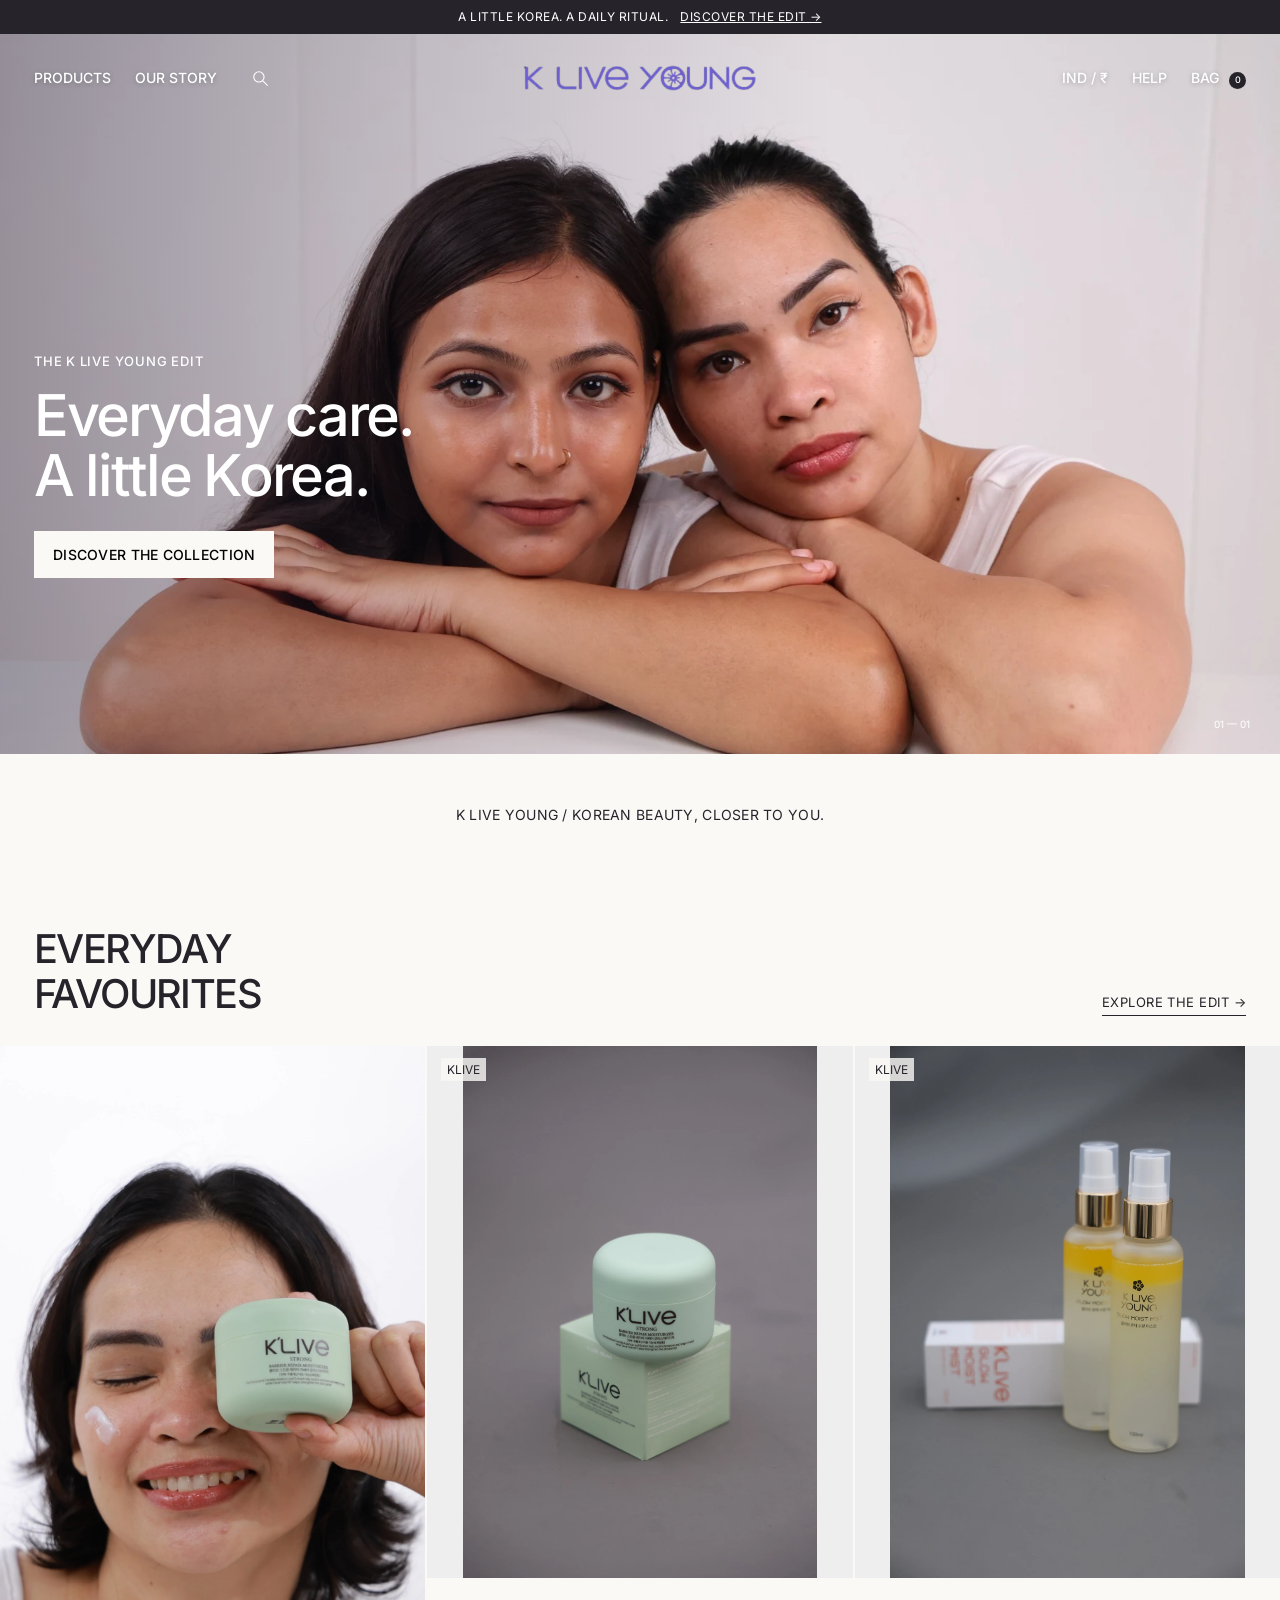
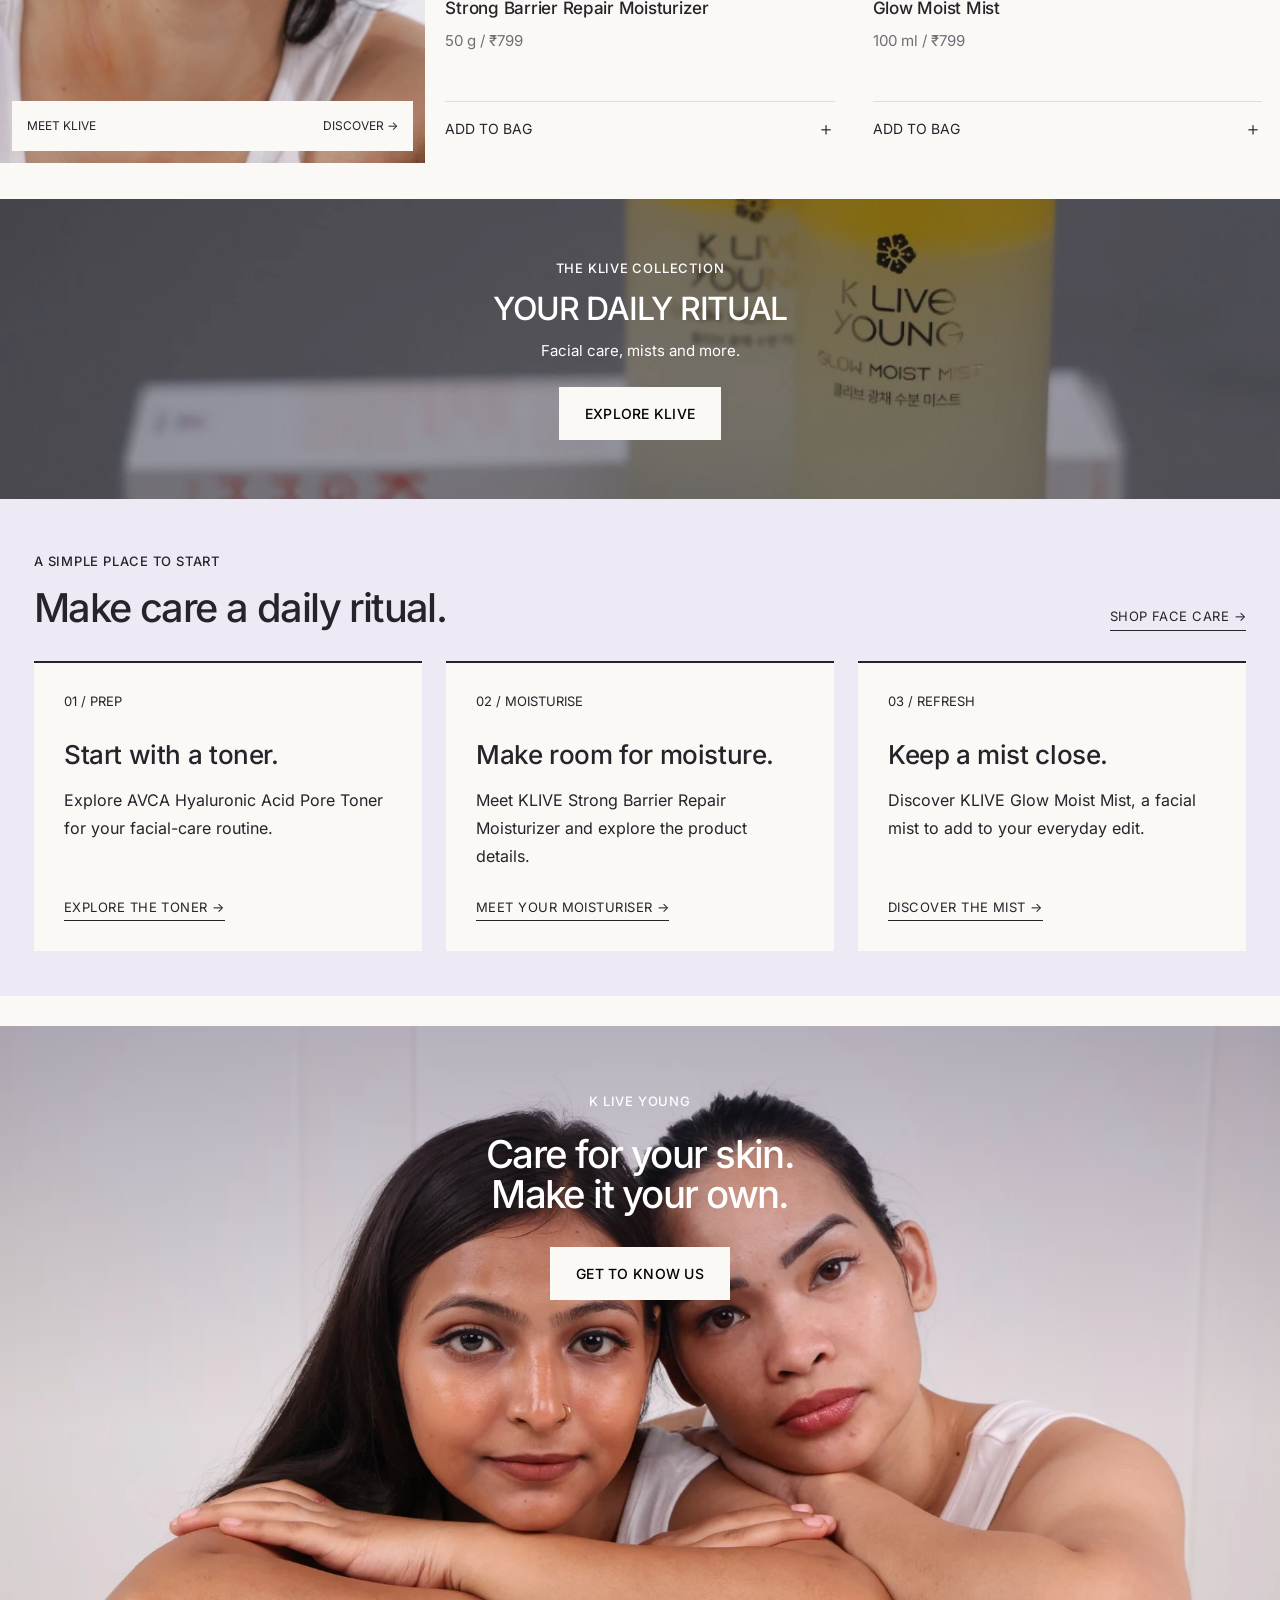
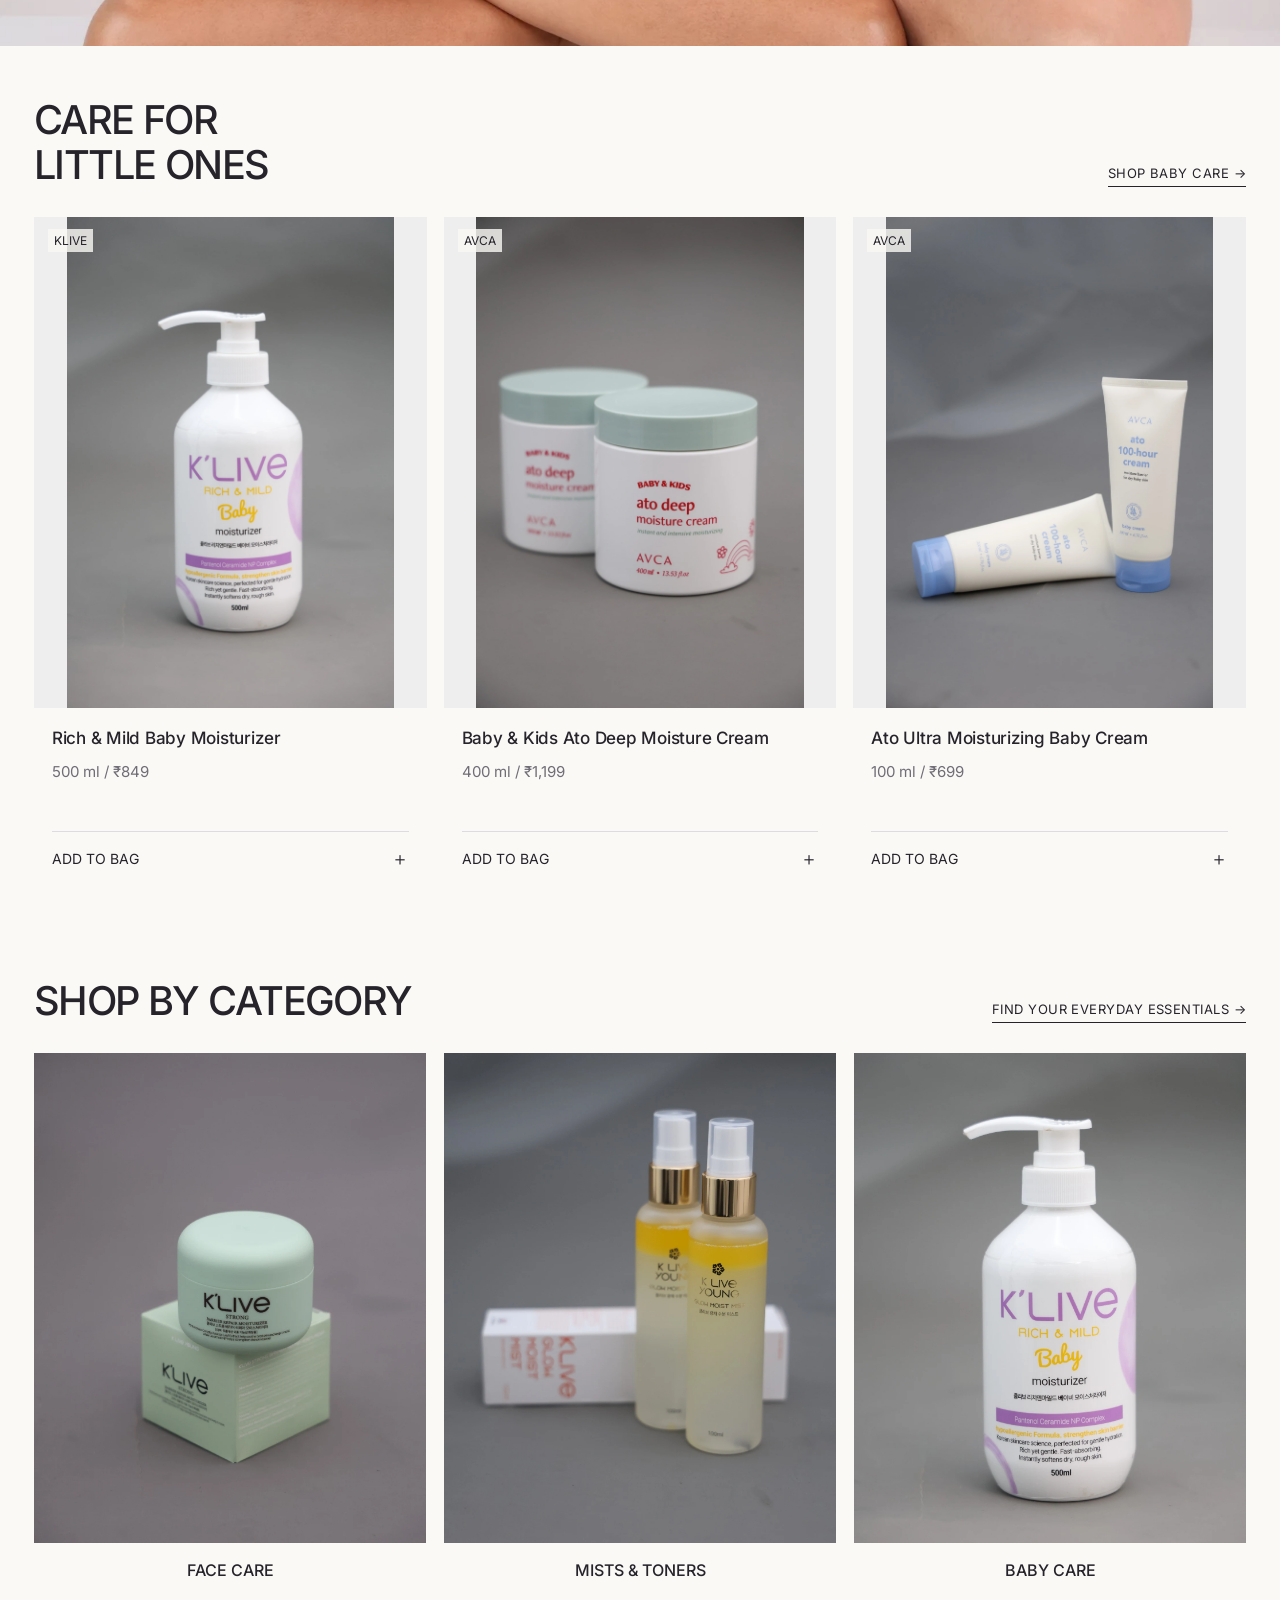
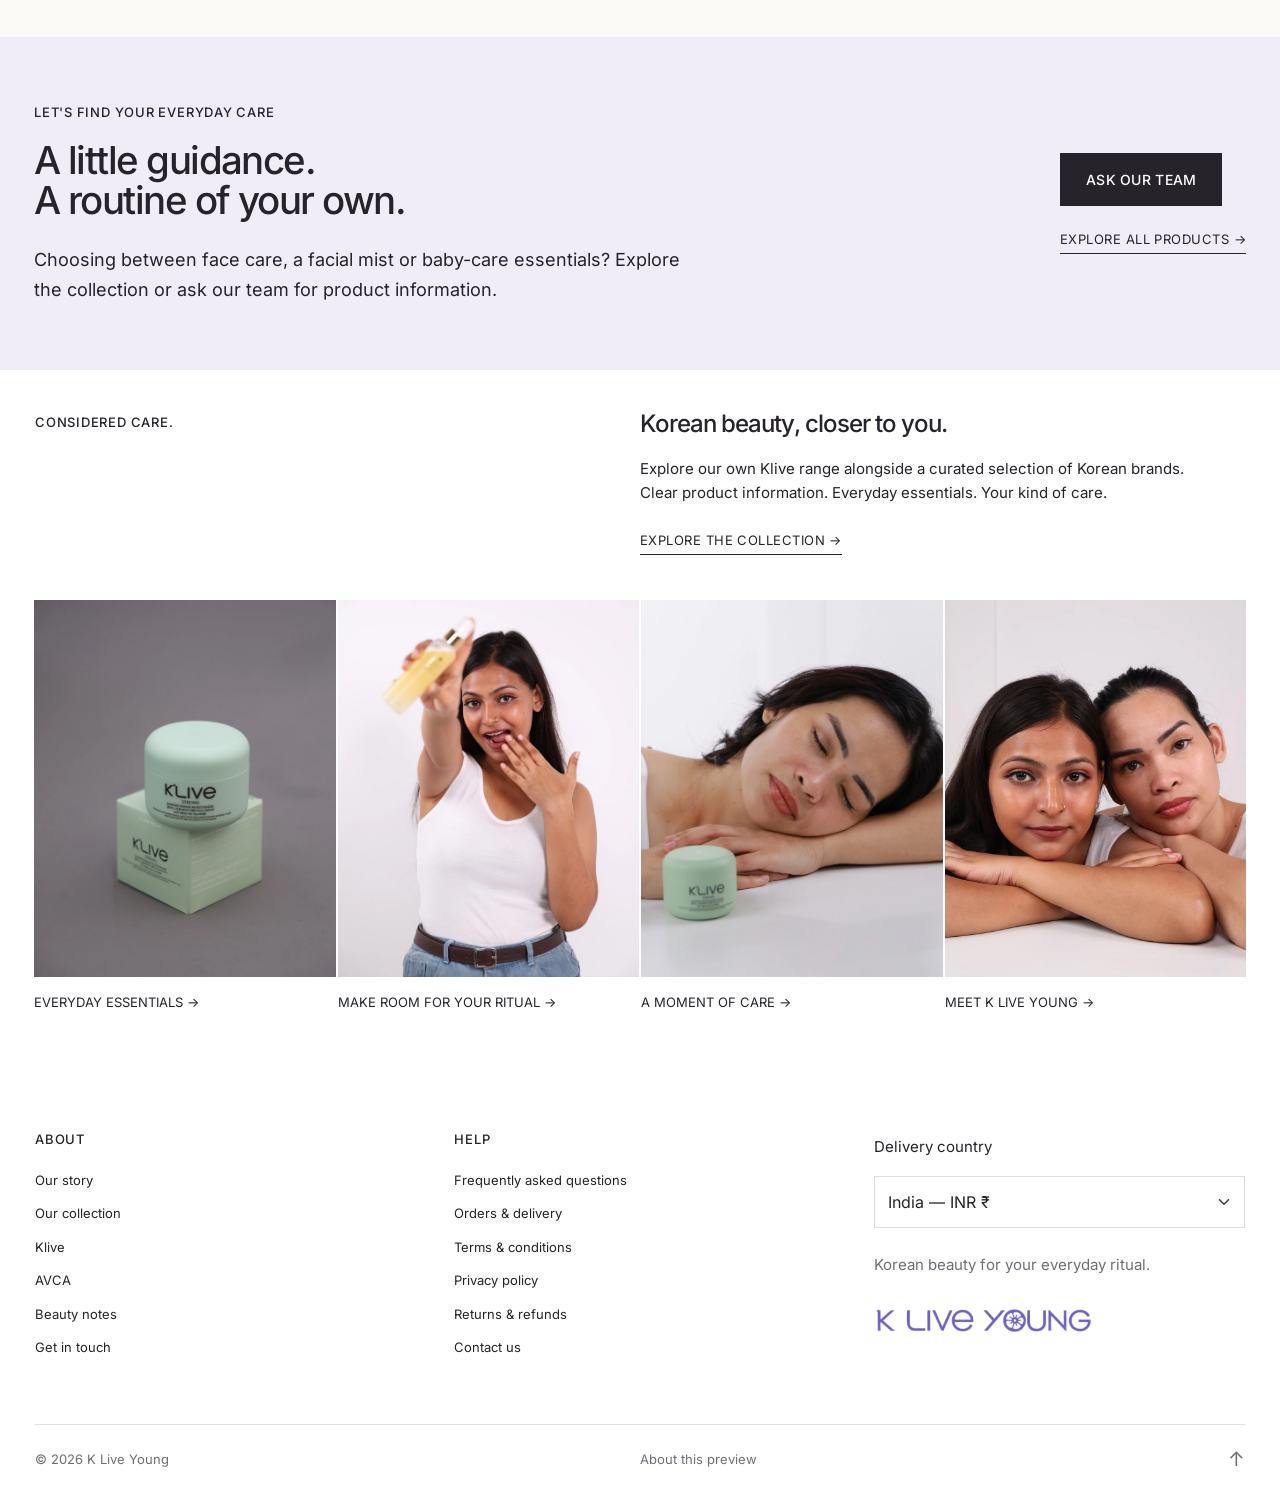
==== commit 7e5476c7: "update" ====
--- a/index.html
+++ b/index.html
@@ -48,10 +48,9 @@
         </div>
         <a class="brand" href="index.html" aria-label="K Live Young home"
           ><img
-            src="assets/images/logo.png"
+            src="assets/images/klive-wordmark.svg"
             alt="K Live Young"
-            width="72"
-            height="72"
+            width="240" height="32"
         /></a>
         <div class="nav-side nav-right">
           <span class="region">IND / ₹</span
@@ -165,56 +164,36 @@
           >
         </div>
       </section>
-      <section id="routines">
+      <section id="routines" class="routine-guide" aria-labelledby="routineTitle">
         <div class="section-heading">
-          <h2>BUILD YOUR ROUTINE</h2>
-          <a class="text-link" href="shop.html">EXPLORE EVERYDAY CARE →</a>
-        </div>
-        <div class="product-rail five-up">
-          <article class="product-card">
-            <a class="product-photo" href="product.html?id=moisturizer"
-              ><img
-                src="assets/images/IMG_9931.webp"
-                alt="KLIVE Strong Barrier Repair Moisturizer"
-                class=""
-                loading="lazy"
-              /><span class="product-label">KLIVE</span></a
-            >
-            <div class="product-caption">
-              <a href="product.html?id=moisturizer"
-                ><h3>Strong Barrier Repair Moisturizer</h3></a
-              >
-              <p class="small-copy">50 g / ₹799</p>
-              <button
-                class="quick-add"
-                data-add="moisturizer"
-                aria-label="Add Strong Barrier Repair Moisturizer to bag"
-              >
-                ADD TO BAG <span>＋</span>
-              </button>
-            </div>
-          </article>
-          <article class="product-card">
-            <a class="product-photo" href="product.html?id=mist"
-              ><img
-                src="assets/images/IMG_9954.webp"
-                alt="KLIVE Glow Moist Mist"
-                class=""
-                loading="lazy"
-              /><span class="product-label">KLIVE</span></a
-            >
-            <div class="product-caption">
-              <a href="product.html?id=mist"><h3>Glow Moist Mist</h3></a>
-              <p class="small-copy">100 ml / ₹799</p>
-              <button
-                class="quick-add"
-                data-add="mist"
-                aria-label="Add Glow Moist Mist to bag"
-              >
-                ADD TO BAG <span>＋</span>
-              </button>
-            </div>
-          </article>
+          <div><p class="eyebrow">A SIMPLE PLACE TO START</p><h2 id="routineTitle">Make care a daily ritual.</h2></div>
+          <a class="text-link" href="shop.html">SHOP FACE CARE &rarr;</a>
+        </div>
+        <div class="routine-steps">
+          <a class="routine-step" href="product.html?id=toner"><span class="step-number">01 / PREP</span><h3>Start with a toner.</h3><p>Explore AVCA Hyaluronic Acid Pore Toner for your facial-care routine.</p><span class="text-link">EXPLORE THE TONER &rarr;</span></a>
+          <a class="routine-step" href="product.html?id=moisturizer"><span class="step-number">02 / MOISTURISE</span><h3>Make room for moisture.</h3><p>Meet KLIVE Strong Barrier Repair Moisturizer and explore the product details.</p><span class="text-link">MEET YOUR MOISTURISER &rarr;</span></a>
+          <a class="routine-step" href="product.html?id=mist"><span class="step-number">03 / REFRESH</span><h3>Keep a mist close.</h3><p>Discover KLIVE Glow Moist Mist, a facial mist to add to your everyday edit.</p><span class="text-link">DISCOVER THE MIST &rarr;</span></a>
+        </div>
+      </section>
+      <section id="our-story" class="discovery-banner">
+        <img
+          src="assets/images/IMG_0144.webp"
+          alt="The K Live Young campaign"
+          class="discovery-image"
+          loading="lazy"
+        />
+        <div class="discovery-copy">
+          <p class="eyebrow">K LIVE YOUNG</p>
+          <h2>Care for your skin.<br />Make it your own.</h2>
+          <a href="contact.html" class="btn btn-light">GET TO KNOW US</a>
+        </div>
+      </section>
+      <section id="new-arrivals">
+        <div class="section-heading">
+          <h2>CARE FOR<br />LITTLE ONES</h2>
+          <a class="text-link" href="shop.html?category=Baby%20care">SHOP BABY CARE →</a>
+        </div>
+        <div class="product-rail family-products">
           <article class="product-card">
             <a class="product-photo" href="product.html?id=baby"
               ><img
@@ -238,120 +217,7 @@
               </button>
             </div>
           </article>
-          <article class="product-card">
-            <a class="product-photo" href="product.html?id=toner"
-              ><img
-                src="assets/images/IMG_9959.webp"
-                alt="AVCA Hyaluronic Acid Pore Toner"
-                class=""
-                loading="lazy"
-              /><span class="product-label">AVCA</span></a
-            >
-            <div class="product-caption">
-              <a href="product.html?id=toner"
-                ><h3>Hyaluronic Acid Pore Toner</h3></a
-              >
-              <p class="small-copy">1 litre / ₹999</p>
-              <button
-                class="quick-add"
-                data-add="toner"
-                aria-label="Add Hyaluronic Acid Pore Toner to bag"
-              >
-                ADD TO BAG <span>＋</span>
-              </button>
-            </div>
-          </article>
-          <article class="product-card">
-            <a class="product-photo" href="product.html?id=cream"
-              ><img
-                src="assets/images/IMG_9935.webp"
-                alt="AVCA Baby & Kids Ato Deep Moisture Cream"
-                class=""
-                loading="lazy"
-              /><span class="product-label">AVCA</span></a
-            >
-            <div class="product-caption">
-              <a href="product.html?id=cream"
-                ><h3>Baby & Kids Ato Deep Moisture Cream</h3></a
-              >
-              <p class="small-copy">400 ml / ₹1,199</p>
-              <button
-                class="quick-add"
-                data-add="cream"
-                aria-label="Add Baby & Kids Ato Deep Moisture Cream to bag"
-              >
-                ADD TO BAG <span>＋</span>
-              </button>
-            </div>
-          </article>
-        </div>
-      </section>
-      <section id="our-story" class="discovery-banner">
-        <img
-          src="assets/images/IMG_0144.webp"
-          alt="The K Live Young campaign"
-          class="discovery-image"
-          loading="lazy"
-        />
-        <div class="discovery-copy">
-          <p class="eyebrow">K LIVE YOUNG</p>
-          <h2>Care for your skin.<br />Make it your own.</h2>
-          <a href="contact.html" class="btn btn-light">GET TO KNOW US</a>
-        </div>
-      </section>
-      <section id="new-arrivals">
-        <div class="section-heading">
-          <h2>MORE TO<br />DISCOVER</h2>
-          <a class="text-link" href="shop.html">SHOP THE COLLECTION →</a>
-        </div>
-        <div class="product-rail four-up">
-          <article class="product-card">
-            <a class="product-photo" href="product.html?id=baby"
-              ><img
-                src="assets/images/IMG_9905.webp"
-                alt="KLIVE Rich & Mild Baby Moisturizer"
-                class=""
-                loading="lazy"
-              /><span class="product-label">KLIVE</span></a
-            >
-            <div class="product-caption">
-              <a href="product.html?id=baby"
-                ><h3>Rich & Mild Baby Moisturizer</h3></a
-              >
-              <p class="small-copy">500 ml / ₹849</p>
-              <button
-                class="quick-add"
-                data-add="baby"
-                aria-label="Add Rich & Mild Baby Moisturizer to bag"
-              >
-                ADD TO BAG <span>＋</span>
-              </button>
-            </div>
-          </article>
-          <article class="product-card">
-            <a class="product-photo" href="product.html?id=toner"
-              ><img
-                src="assets/images/IMG_9959.webp"
-                alt="AVCA Hyaluronic Acid Pore Toner"
-                class=""
-                loading="lazy"
-              /><span class="product-label">AVCA</span></a
-            >
-            <div class="product-caption">
-              <a href="product.html?id=toner"
-                ><h3>Hyaluronic Acid Pore Toner</h3></a
-              >
-              <p class="small-copy">1 litre / ₹999</p>
-              <button
-                class="quick-add"
-                data-add="toner"
-                aria-label="Add Hyaluronic Acid Pore Toner to bag"
-              >
-                ADD TO BAG <span>＋</span>
-              </button>
-            </div>
-          </article>
-          <article class="product-card">
+<article class="product-card">
             <a class="product-photo" href="product.html?id=cream"
               ><img
                 src="assets/images/IMG_9935.webp"
@@ -432,53 +298,12 @@
               class=""
               loading="lazy"
             />
-            <h3>BABY CARE</h3></a
-          ><a class="category-card" href="shop.html?category=Baby%20care"
-            ><img
-              src="assets/images/IMG_9935.webp"
-              alt="CREAMS"
-              class=""
-              loading="lazy"
-            />
-            <h3>CREAMS</h3></a
-          ><a
-            class="category-card"
-            href="shop.html?category=Mists%20%26%20toners"
-            ><img
-              src="assets/images/IMG_9959.webp"
-              alt="TONERS"
-              class=""
-              loading="lazy"
-            />
-            <h3>TONERS</h3></a
-          >
-        </div>
-      </section>
-      <section id="reviews" class="review-story row g-0">
-        <div class="col-md-6 review-copy">
-          <p class="eyebrow">YOUR ROUTINE. YOUR EXPERIENCE.</p>
-          <h2>A little care.<br />A story of your own.</h2>
-          <p class="small-copy">
-            Discover the products and find your everyday favourites.
-          </p>
-          <div class="review-empty">
-            <span class="review-symbol" aria-hidden="true">✳</span>
-            <p>Verified customer reviews will appear here.</p>
-            <p class="small-copy">
-              Have a product question? Our team can help you find the
-              information you need.
-            </p>
-            <a class="text-link" href="contact.html">ASK OUR TEAM →</a>
-          </div>
-        </div>
-        <div class="col-md-6">
-          <img
-            src="assets/images/IMG_0116.webp"
-            alt="Model holding Klive Glow Moist Mist"
-            class="story-image"
-            loading="lazy"
-          />
-        </div>
+            <h3>BABY CARE</h3></a>
+        </div>
+      </section>
+      <section id="reviews" class="shopping-help" aria-labelledby="helpTitle">
+        <div><p class="eyebrow">LET'S FIND YOUR EVERYDAY CARE</p><h2 id="helpTitle">A little guidance.<br />A routine of your own.</h2><p>Choosing between face care, a facial mist or baby-care essentials? Explore the collection or ask our team for product information.</p></div>
+        <div class="help-actions"><a class="btn btn-dark" href="contact.html">ASK OUR TEAM</a><a class="text-link" href="shop.html">EXPLORE ALL PRODUCTS &rarr;</a></div>
       </section>
       <section class="brand-statement row g-0">
         <div class="col-md-6"><p class="eyebrow">CONSIDERED CARE.</p></div>
@@ -566,10 +391,9 @@
           <p class="small-copy mt-4">Korean beauty for your everyday ritual.</p>
           <a href="index.html" class="footer-logo"
             ><img
-              src="assets/images/logo.png"
+              src="assets/images/klive-wordmark.svg"
               alt="K Live Young"
-              width="70"
-              height="70"
+              width="240" height="32"
               loading="lazy"
           /></a>
         </div>
--- a/assets/css/fonts.css
+++ b/assets/css/fonts.css
@@ -19,18 +19,3 @@
   font-display: swap;
   src: url(../fonts/inter-UcCO3FwrK3iLTeHuS_nVMrMxCp50SjIw2boKoduKmMEVuGKYMZg.ttf) format('truetype');
 }
-
-@font-face {
-  font-family: 'IBM Plex Mono';
-  font-style: normal;
-  font-weight: 400;
-  font-display: swap;
-  src: url(../fonts/plex-mono--F63fjptAgt5VM-kVkqdyU8n5ig.ttf) format('truetype');
-}
-@font-face {
-  font-family: 'IBM Plex Mono';
-  font-style: normal;
-  font-weight: 500;
-  font-display: swap;
-  src: url(../fonts/plex-mono--F6qfjptAgt5VM-kVkqdyU8n3twJ8lc.ttf) format('truetype');
-}
--- a/assets/css/style.css
+++ b/assets/css/style.css
@@ -1,10 +1,74 @@
 /* K LIVE YOUNG — EDITORIAL BOOTSTRAP THEME
    Change these design tokens to restyle the whole website. */
-:root{--paper:#faf9f6;--white:#fff;--ink:#26232a;--muted:#716d76;--lavender:#f0edf9;--lavender-strong:#8e82da;--line:#dedbe2;--sans:'Inter',Arial,sans-serif;--mono:'IBM Plex Mono','Courier New',monospace;--bs-body-color:var(--ink);--bs-body-bg:var(--paper)}
-*{box-sizing:border-box}html{scroll-behavior:smooth;scroll-padding-top:100px}body{margin:0;font:15px/1.5 var(--sans);background:var(--paper)}a{color:inherit;text-decoration:none}button,input,select,textarea{font:inherit}button{color:inherit}button:focus-visible,a:focus-visible,input:focus-visible,select:focus-visible,textarea:focus-visible{outline:2px solid var(--lavender-strong);outline-offset:4px}button{border:0;background:none}img{max-width:100%;display:block}h1,h2,h3,p{margin:0}p+p{margin-top:1.25rem}h1,h2,h3{font-family:var(--sans);font-weight:500;letter-spacing:-.04em}h1{font-size:clamp(34px,4.1vw,62px);line-height:1.03}h2{font-size:clamp(28px,3vw,46px);line-height:1.04}h3{font-size:15px;line-height:1.35;letter-spacing:-.015em}.mono,.small-copy,.review-count,.footer-links,.breadcrumb-mini{font-family:var(--mono)}.mono{font-size:14px;line-height:1.8;letter-spacing:.01em}.small-copy{font-size:11px;line-height:1.8;color:var(--muted)}.eyebrow{font-size:10px;letter-spacing:.06em;font-weight:500;text-transform:uppercase}.text-link{display:inline-block;font-size:10px;line-height:1.5;border-bottom:1px solid currentColor;padding-bottom:3px;letter-spacing:.035em}.btn{border-radius:0;padding:15px 25px;font-family:var(--sans);font-size:11px;letter-spacing:.02em;font-weight:500}.btn-dark{--bs-btn-bg:var(--ink);--bs-btn-border-color:var(--ink);--bs-btn-hover-bg:#514967;--bs-btn-hover-border-color:#514967;--bs-btn-disabled-bg:var(--muted);--bs-btn-disabled-border-color:var(--muted)}.btn-light{--bs-btn-bg:var(--paper);--bs-btn-border-color:var(--paper);--bs-btn-hover-bg:var(--lavender);--bs-btn-hover-border-color:var(--lavender)}.form-control,.form-select{border-radius:0;border:1px solid var(--line);padding:13px;font-family:var(--mono);font-size:12px;background-color:var(--white)}.form-control:focus,.form-select:focus{border-color:var(--lavender-strong);box-shadow:0 0 0 2px #8e82da22}.skip-link{position:fixed;top:-80px;left:10px;z-index:2000;background:var(--ink);color:white;padding:10px}.skip-link:focus{top:10px}.announcement{background:var(--ink);color:white;min-height:26px;display:flex;gap:12px;justify-content:center;align-items:center;font-size:8px;letter-spacing:.04em;text-align:center;padding:5px 10px}.announcement a{text-decoration:underline}.site-header{position:sticky;top:0;z-index:1020;background:#faf9f6f5;backdrop-filter:blur(12px)}.navbar{height:88px;padding:8px 34px;border-bottom:1px solid #dedbe288;display:grid;grid-template-columns:1fr auto 1fr}.brand img{height:67px;width:69px;object-fit:contain}.nav-side{display:flex;align-items:center;gap:24px}.nav-right{justify-content:flex-end}.nav-link,.region{font-size:10px;font-weight:500;padding:10px 0;color:var(--ink)}.icon-button{padding:10px;line-height:0}.icon-button svg{width:19px;height:19px;fill:none;stroke:currentColor;stroke-width:1.4}.bag-button{white-space:nowrap}.cart-count{display:inline-flex;align-items:center;justify-content:center;font-size:9px;background:var(--ink);color:white;border-radius:50%;min-width:17px;height:17px;margin-left:6px}.mobile-menu{display:none}.hero-home{height:min(83vw,670px);min-height:500px;position:relative;background:var(--lavender)}.hero-image{width:100%;height:100%;object-fit:cover;object-position:50% 35%}.hero-shade{position:absolute;inset:0;background:linear-gradient(90deg,rgba(29,21,45,.35),transparent 65%)}.hero-copy{position:absolute;left:34px;top:44%;color:white;max-width:480px}.hero-copy h1{font-size:clamp(31px,3vw,50px);margin:14px 0 26px}.hero-copy .btn{padding:12px 18px}.hero-index{position:absolute;right:30px;bottom:24px;color:white;font:10px var(--mono)}.brand-intro{padding:48px 20px;text-align:center;font:10px/1.8 var(--mono);letter-spacing:.02em}.section-heading{padding:33px 34px 28px;display:flex;justify-content:space-between;align-items:flex-end;gap:20px}.section-heading h2{font-size:clamp(28px,3.1vw,48px)}.section-heading .text-link{font-size:9px}.best-grid{display:grid;grid-template-columns:repeat(3,minmax(0,1fr));gap:2px}.product-card{min-width:0;background:var(--paper);position:relative}.product-photo{display:block;position:relative;background:#efeeee;overflow:hidden;aspect-ratio:4/5}.product-photo img{width:100%;height:100%;object-fit:contain;transition:transform .55s}.product-photo:hover img{transform:scale(1.025)}.product-label{position:absolute;top:12px;left:14px;font:8px var(--mono);color:var(--ink);background:#faf9f6cc;padding:4px 6px}.product-caption{padding:13px 16px 17px;min-height:125px;display:flex;flex-direction:column;gap:8px}.product-caption h3{font-size:12px;font-weight:500}.product-caption p{font-size:9px}.quick-add{display:flex;justify-content:space-between;align-items:center;border-top:1px solid var(--line);width:100%;font-size:9px;padding:11px 0 0;margin-top:auto}.quick-add span{font-size:18px}.quick-add:hover{color:#6453a5}.campaign-card{position:relative;overflow:hidden;min-height:100%;background:var(--lavender)}.campaign-card>img{width:100%;height:100%;object-fit:cover;object-position:50% 25%;transition:transform 1s}.campaign-card:hover>img{transform:scale(1.03)}.campaign-caption{position:absolute;left:12px;right:12px;bottom:12px;background:var(--paper);padding:15px;display:flex;justify-content:space-between;gap:12px;font-size:9px}.collection-banner{height:300px;position:relative;margin-top:36px;overflow:hidden;background:var(--lavender)}.collection-banner>img{position:absolute;inset:0;width:100%;height:100%;object-fit:cover;object-position:50% 50%;filter:brightness(.8)}.banner-copy{position:absolute;inset:0;display:flex;align-items:center;justify-content:center;flex-direction:column;color:white;text-align:center;padding:24px;gap:13px;background:#28203335}.banner-copy h2{font-size:32px}.banner-copy .small-copy{color:white}.banner-copy .btn{margin-top:9px}.product-rail,.category-rail{display:grid;gap:17px;padding:0 34px 34px;overflow:auto;scroll-snap-type:x mandatory}.five-up{grid-template-columns:repeat(5,minmax(0,1fr))}.four-up{grid-template-columns:repeat(4,minmax(0,1fr));gap:2px;padding:0}.product-rail .product-card{scroll-snap-align:start}.five-up .product-photo{aspect-ratio:4/5}.five-up .product-caption{padding:13px 0}.five-up h3{font-size:11px}.discovery-banner{height:620px;position:relative;overflow:hidden;margin-top:30px;background:var(--lavender)}.discovery-image{width:100%;height:100%;object-fit:cover;object-position:50% 36%}.discovery-copy{position:absolute;inset:0;display:flex;align-items:center;justify-content:flex-start;flex-direction:column;padding:65px 20px;background:linear-gradient(180deg,#2d264840,transparent 65%);color:white;text-align:center}.discovery-copy h2{font-size:clamp(25px,3vw,42px);margin:22px 0}.discovery-copy .btn{margin-top:10px}.category-rail{grid-template-columns:repeat(5,minmax(0,1fr));padding-bottom:38px;gap:18px}.category-card img{width:100%;aspect-ratio:4/5;object-fit:cover}.category-card h3{font-size:9px;text-align:center;letter-spacing:0;padding:17px 0}.review-story{background:#fff;margin-top:20px}.review-copy{padding:55px 40px;display:flex;flex-direction:column;min-height:650px}.review-copy h2{font-size:31px;margin:20px 0}.review-empty{margin-top:auto;padding-top:45px}.review-symbol{font-size:35px}.review-empty>p{font-size:14px;margin-top:12px}.review-empty>.small-copy{font-size:11px;max-width:440px;margin:20px 0}.story-image{width:100%;height:650px;object-fit:cover;object-position:50% 24%}.brand-statement{padding:42px 35px 45px;background:white}.brand-statement h2{font-size:24px;margin-bottom:20px}.brand-statement .col-md-6:last-child>p{font-size:15px;max-width:580px;margin-bottom:20px}.editorial-strip{display:grid;grid-template-columns:repeat(4,1fr);gap:2px;padding:0 34px 60px;background:white}.editorial-strip img{width:100%;aspect-ratio:4/5;object-fit:cover;object-position:center}.editorial-strip span{display:block;padding:15px 0;font-size:8px}.site-footer{padding:45px 35px 25px;background:white}.site-footer .eyebrow{margin-bottom:24px}.footer-links{list-style:none;padding:0;font-size:10px;line-height:1.5}.footer-links li{margin:14px 0}.footer-links button{padding:0;text-align:left}.site-footer label{font-size:12px}.footer-logo{display:inline-block;margin-top:28px}.footer-bottom{display:flex;align-items:center;justify-content:space-between;margin-top:50px;padding-top:22px;border-top:1px solid var(--line);font:9px var(--mono);color:var(--muted)}.footer-bottom>a{font-size:20px}.product-main{position:relative}.product-gallery{position:relative;background:#eee}.breadcrumb-mini{position:absolute;top:20px;left:22px;right:22px;font-size:9px;z-index:5;mix-blend-mode:multiply}.carousel-item img{width:100%;height:760px;object-fit:contain;background:#eee}.gallery-arrow{display:flex;align-items:center;justify-content:center;background:white;color:var(--ink);border-radius:50%;width:42px;height:42px}.carousel-control-next,.carousel-control-prev{opacity:1;width:12%}.gallery-thumbs{position:absolute;bottom:15px;left:20px;display:flex;gap:10px;z-index:6}.gallery-thumbs button{padding:0;width:54px;height:60px;border:1px solid transparent;background:white}.gallery-thumbs img{width:100%;height:100%;object-fit:cover}.gallery-thumbs button.active{border:2px solid var(--ink)}.product-info{padding:70px clamp(28px,5.5vw,90px) 35px}.tag-label{display:inline-block;background:var(--lavender);padding:7px;margin-bottom:17px}.product-info h1{font-size:27px;line-height:1.25;letter-spacing:-.025em;margin:22px 0 17px}.review-count{font-size:9px;text-decoration:underline}.product-description{margin-top:34px}.product-info>.mono{font-size:13px;margin-bottom:25px}.quantity-field{width:80px;max-width:80px;padding:8px}.product-add{margin-bottom:24px}.help-card{background:white;padding:20px;margin:0 0 20px}.help-card p{font-size:13px;margin:12px 0}.routine-helper{display:flex;gap:16px;border:1px solid var(--line);padding:12px;align-items:center}.routine-helper>img{width:65px;height:80px;object-fit:contain}.routine-helper p{font-size:13px;margin:7px 0}.purchase-support{display:flex;gap:25px;justify-content:space-between;margin-top:24px;font-size:11px}.purchase-support span,.purchase-support button{font:9px var(--mono);color:var(--muted);padding:0}.attribute-strip{padding:70px 20px;text-align:center;font:15px var(--mono)}.product-details .details-copy{padding:70px 6vw}.details-copy h2{font-size:24px;line-height:1.25;margin-bottom:28px}.details-copy>.mono{font-size:13px;margin-bottom:38px}.panel-image{width:100%;height:100%;min-height:650px;max-height:900px;object-fit:cover;object-position:50% 28%}.accordion{--bs-accordion-bg:transparent;--bs-accordion-border-color:var(--line);--bs-accordion-btn-focus-box-shadow:none;--bs-accordion-active-bg:transparent;--bs-accordion-active-color:var(--ink)}.accordion-button{font-family:var(--sans);font-size:14px;line-height:1.45;padding:22px 0;background:none;border-radius:0!important;box-shadow:none!important;gap:15px}.accordion-button::after{background:none!important;content:'+';font:20px var(--sans);width:auto;height:auto;transform:none!important;margin-left:auto}.accordion-button:not(.collapsed)::after{content:'−'}.accordion-body{padding:0 20px 25px 0}.product-faq{padding:65px 4vw;gap:0}.faq-copy{padding:25px 0 25px 6vw}.faq-copy>.mono{margin-bottom:35px}.question-banner{position:relative;height:660px}.question-banner>img{width:100%;height:100%;object-fit:cover;object-position:50% 28%}.question-content{position:absolute;left:50%;top:50%;transform:translate(-50%,-50%);width:min(90%,660px);padding:45px;background:#faf9f6ed;text-align:center}.question-content h2{font-size:54px}.question-content>p{margin-top:20px}.question-content form{display:flex;margin-top:35px;background:white}.question-content input{border:0}.question-content button{padding:0 20px;font-size:26px}.product-reviews{margin-top:12px;background:white}.reviews-copy{padding:65px 6vw}.reviews-copy h2{font-size:30px;margin-bottom:25px}.reviews-copy .review-empty{padding:90px 0 50px}.brand-end{background:var(--lavender);min-height:500px;display:flex;align-items:center;justify-content:center;text-align:center;flex-direction:column;gap:45px;padding:65px 20px}.brand-end h2{font-size:34px}.brand-end img{object-fit:contain}.sticky-buy{position:fixed;bottom:0;left:0;right:0;z-index:1015;display:flex;justify-content:space-between;align-items:center;background:#fff;border-top:1px solid var(--line);padding:12px 25px;gap:20px;transform:translateY(110%);transition:transform .25s}.sticky-buy.visible{transform:translateY(0)}.sticky-buy>span{font-size:13px}.sticky-buy .btn{min-width:300px;padding:12px 20px}.offcanvas{--bs-offcanvas-width:460px;background:var(--paper)}.offcanvas-title{font-size:20px}.offcanvas-header{padding:25px;border-bottom:1px solid var(--line)}.menu-links{display:flex;flex-direction:column;gap:25px;padding:30px;font-size:23px}.cart-item{display:grid;grid-template-columns:85px 1fr;gap:16px;padding:20px 0;border-bottom:1px solid var(--line)}.cart-item img{width:85px;height:110px;object-fit:contain;background:#eee}.cart-item h3{font-size:13px}.cart-item .price{font:12px var(--mono);margin-top:8px}.cart-controls{display:flex;align-items:center;gap:15px;margin-top:12px}.cart-controls button{padding:4px 8px;border:1px solid var(--line);font-size:12px}.cart-remove{font-size:10px!important;margin-left:auto}.cart-notice{margin-top:15px;color:var(--ink)}.cart-empty{padding:40px 5px;font:14px var(--mono)}.modal-content{border:0;border-radius:0;background:var(--paper)}.modal-header{padding:25px;border-bottom-color:var(--line)}.modal-body{padding:25px}.search-result{display:flex;align-items:center;gap:20px;padding:16px 0;border-bottom:1px solid var(--line)}.search-result img{width:60px;height:75px;object-fit:contain;background:#eee}.search-result h3{font-size:14px}.search-result p{font:11px var(--mono);margin-top:8px}.toast{border-radius:0;background:var(--ink);color:white}.toast .btn-close{filter:invert(1)}.shop-heading{padding:70px 35px;background:var(--lavender)}.shop-heading h1{margin:25px 0}.shop-heading>.mono{font-size:13px}.shop-toolbar{padding:30px 35px;display:flex;justify-content:space-between;gap:20px}.shop-toolbar>div{display:flex;gap:15px}.shop-toolbar .form-select{max-width:220px;width:210px}.collection-count{padding:0 35px 20px}.collection-grid{display:grid;grid-template-columns:repeat(3,minmax(0,1fr));gap:2px;padding-bottom:50px}.empty-message{padding:70px 35px}.contact-info{padding:65px 5vw}.contact-info h1{margin:25px 0}.contact-info>.mono{margin-bottom:30px}.contact-info>a{font-size:18px;text-decoration:underline;overflow-wrap:anywhere}.contact-photo{margin-top:45px;width:100%;height:340px;object-fit:cover;object-position:center}.contact-form-wrap{padding:65px 5vw;background:var(--lavender)}.contact-form-wrap h2{font-size:27px;margin-bottom:35px}.contact-form-wrap label{font-size:12px;display:block;margin:23px 0 10px}#contactStatus{font:12px var(--mono);margin-top:20px}
-@media(min-width:1600px){.hero-home{height:760px}.carousel-item img{height:880px}}
-@media(max-width:991px){.nav-side{gap:14px}.navbar{padding:8px 22px}.product-info{padding:45px 35px}.carousel-item img{height:650px}.product-main .product-gallery{margin-bottom:0}.five-up{grid-template-columns:repeat(5,minmax(180px,1fr))}.category-rail{grid-template-columns:repeat(5,minmax(180px,1fr))}.product-info h1{font-size:30px}.product-main .product-info{max-width:680px;margin:auto}.hero-home{min-height:520px;height:70vw}.section-heading h2{font-size:37px}.panel-image{min-height:570px}.product-faq{padding:40px 25px}.faq-copy{padding-left:35px}.review-copy{padding:35px 25px}.story-image{height:610px}.editorial-strip{padding:0 22px 35px}.section-heading{padding-left:22px;padding-right:22px}.product-rail:not(.four-up),.category-rail{padding-left:22px;padding-right:22px}}
-@media(max-width:767px){html{scroll-padding-top:85px}.announcement{font-size:7px;gap:7px}.announcement a{display:none}.navbar{height:78px;padding:7px 15px}.brand img{height:59px;width:61px}.nav-side{gap:9px}.desktop-link,.region,.account-link{display:none}.mobile-menu{display:block;font-size:20px}.nav-link{font-size:9px}.icon-button svg{width:17px;height:17px}.hero-home{height:610px;min-height:0}.hero-image{object-position:54% 35%}.hero-shade{background:linear-gradient(0deg,#1c173b70,transparent 80%)}.hero-copy{left:20px;top:auto;bottom:60px;max-width:310px}.hero-copy h1{font-size:35px}.hero-copy .btn{font-size:9px}.hero-index{right:18px;bottom:20px}.brand-intro{padding:28px 20px;font-size:8px}.section-heading{padding:28px 20px 23px;align-items:flex-end}.section-heading h2{font-size:32px}.section-heading>.text-link{font-size:8px;max-width:110px}.best-grid{grid-template-columns:repeat(2,minmax(0,1fr))}.best-grid>.campaign-card{grid-column:1/-1;height:450px}.best-grid>.product-card .product-caption{padding:12px;min-height:160px}.product-photo{aspect-ratio:3/4}.product-caption{padding:12px 10px;min-height:165px}.product-caption h3{font-size:12px}.product-caption p{font-size:9px}.product-label{font-size:7px;top:10px;left:8px;padding:4px}.collection-banner{height:300px;margin-top:24px}.banner-copy h2{font-size:27px}.five-up{grid-template-columns:repeat(5, minmax(165px,44vw));gap:12px;padding:0 20px 20px!important}.four-up{grid-template-columns:repeat(4,minmax(175px,46vw));padding-bottom:20px;gap:2px}.five-up .product-caption{padding:12px 0;min-height:170px}.category-rail{grid-template-columns:repeat(5,minmax(165px,43vw));gap:12px;padding:0 20px 20px!important}.category-card h3{font-size:9px}.discovery-banner{height:570px;margin-top:15px}.discovery-copy{padding-top:45px}.discovery-copy h2{font-size:28px}.discovery-image{object-position:50% 25%}.review-copy{min-height:470px;padding:35px 20px}.review-copy h2{font-size:31px}.review-empty{padding-top:35px}.story-image{height:460px;object-position:50% 25%}.brand-statement{padding:35px 20px}.brand-statement .eyebrow{margin-bottom:30px}.brand-statement h2{font-size:25px}.brand-statement .col-md-6:last-child>p{font-size:14px}.editorial-strip{grid-template-columns:repeat(2,1fr);padding:0 20px 20px;gap:18px 12px}.editorial-strip span{font-size:8px}.site-footer{padding:35px 20px 20px}.footer-links{font-size:10px}.footer-bottom{gap:15px;font-size:8px;margin-top:35px}.carousel-item img{height:510px}.gallery-thumbs{bottom:12px;left:15px;gap:7px}.gallery-thumbs button{width:44px;height:51px}.breadcrumb-mini{top:14px;left:15px;font-size:8px}.product-info{padding:35px 20px!important}.product-info h1{font-size:27px}.product-description{margin-top:25px}.product-info>.mono{font-size:13px}.attribute-strip{padding:40px 20px;font-size:12px;line-height:2}.product-details{flex-direction:column-reverse}.product-details .details-copy{padding:35px 20px}.details-copy h2{font-size:25px}.panel-image{height:500px;min-height:0;max-height:none}.product-faq{padding:0}.product-faq .faq-copy{padding:35px 20px}.faq-copy>.mono{font-size:13px}.accordion-button{font-size:14px;padding:21px 0}.question-banner{height:590px}.question-content{padding:32px 20px}.question-content h2{font-size:46px}.question-content>p{font-size:14px}.question-content form{margin-top:28px}.question-content .small-copy{font-size:10px}.product-reviews{flex-direction:column-reverse}.reviews-copy{padding:35px 20px}.reviews-copy h2{font-size:27px}.reviews-copy .review-empty{padding:45px 0 20px}.brand-end{min-height:450px;gap:35px}.brand-end h2{font-size:29px}.sticky-buy{padding:10px 15px;gap:10px}.sticky-buy>span{display:none}.sticky-buy .btn{min-width:0;width:100%;font-size:10px}.offcanvas{--bs-offcanvas-width:min(95vw,460px)}.offcanvas-header{padding:22px 18px}.offcanvas-body{padding:18px}.shop-heading{padding:45px 20px}.shop-heading h1{font-size:42px}.shop-toolbar{padding:20px;flex-direction:column;gap:12px}.shop-toolbar>div{gap:10px}.shop-toolbar .form-select{width:100%;max-width:none}.shop-toolbar>#sortFilter{width:100%}.collection-count{padding:0 20px 20px}.collection-grid{grid-template-columns:repeat(2,minmax(0,1fr))}.contact-info,.contact-form-wrap{padding:40px 20px}.contact-info h1{font-size:43px}.contact-photo{height:320px}.contact-info>a{font-size:16px}.contact-form-wrap h2{font-size:26px}}
+:root{--paper:#faf9f6;--white:#fff;--ink:#26232a;--muted:#716d76;--lavender:#f0edf9;--lavender-strong:#8e82da;--line:#dedbe2;--sans:'Inter',Arial,sans-serif;--bs-font-sans-serif:var(--sans);--bs-body-font-family:var(--sans);--bs-body-color:var(--ink);--bs-body-bg:var(--paper)}
+*{box-sizing:border-box}html{scroll-behavior:smooth;scroll-padding-top:100px}body{margin:0;font:15px/1.5 var(--sans);background:var(--paper)}a{color:inherit;text-decoration:none}button,input,select,textarea{font:inherit}button{color:inherit}button:focus-visible,a:focus-visible,input:focus-visible,select:focus-visible,textarea:focus-visible{outline:2px solid var(--lavender-strong);outline-offset:4px}button{border:0;background:none}img{max-width:100%;display:block}h1,h2,h3,p{margin:0}p+p{margin-top:1.25rem}h1,h2,h3{font-family:var(--sans);font-weight:500;letter-spacing:-.04em}h1{font-size:clamp(34px,4.1vw,62px);line-height:1.03}h2{font-size:clamp(28px,3vw,46px);line-height:1.04}h3{font-size:15px;line-height:1.35;letter-spacing:-.015em}.mono,.small-copy,.review-count,.footer-links,.breadcrumb-mini{font-family:var(--sans)}.mono{font-size:14px;line-height:1.8;letter-spacing:.01em}.small-copy{font-size:11px;line-height:1.8;color:var(--muted)}.eyebrow{font-size:10px;letter-spacing:.06em;font-weight:500;text-transform:uppercase}.text-link{display:inline-block;font-size:10px;line-height:1.5;border-bottom:1px solid currentColor;padding-bottom:3px;letter-spacing:.035em}.btn{border-radius:0;padding:15px 25px;font-family:var(--sans);font-size:11px;letter-spacing:.02em;font-weight:500}.btn-dark{--bs-btn-bg:var(--ink);--bs-btn-border-color:var(--ink);--bs-btn-hover-bg:#514967;--bs-btn-hover-border-color:#514967;--bs-btn-disabled-bg:var(--muted);--bs-btn-disabled-border-color:var(--muted)}.btn-light{--bs-btn-bg:var(--paper);--bs-btn-border-color:var(--paper);--bs-btn-hover-bg:var(--lavender);--bs-btn-hover-border-color:var(--lavender)}.form-control,.form-select{border-radius:0;border:1px solid var(--line);padding:13px;font-family:var(--sans);font-size:12px;background-color:var(--white)}.form-control:focus,.form-select:focus{border-color:var(--lavender-strong);box-shadow:0 0 0 2px #8e82da22}.skip-link{position:fixed;top:-80px;left:10px;z-index:2000;background:var(--ink);color:white;padding:10px}.skip-link:focus{top:10px}.announcement{background:var(--ink);color:white;min-height:26px;display:flex;gap:12px;justify-content:center;align-items:center;font-size:8px;letter-spacing:.04em;text-align:center;padding:5px 10px}.announcement a{text-decoration:underline}.site-header{position:sticky;top:0;z-index:1020;background:transparent;-webkit-backdrop-filter:none;backdrop-filter:none;transition:background-color .25s ease,box-shadow .25s ease}
+.site-header.is-scrolled{background:rgba(250,249,246,.82);-webkit-backdrop-filter:blur(16px);backdrop-filter:blur(16px);box-shadow:0 1px 0 rgba(35,30,45,.08)}.navbar{height:88px;padding:8px 34px;border-bottom:0;display:grid;grid-template-columns:1fr auto 1fr}.brand img{height:67px;width:69px;object-fit:contain}.nav-side{display:flex;align-items:center;gap:24px}.nav-right{justify-content:flex-end}.nav-link,.region{font-size:10px;font-weight:500;padding:10px 0;color:var(--ink)}.icon-button{padding:10px;line-height:0}.icon-button svg{width:19px;height:19px;fill:none;stroke:currentColor;stroke-width:1.4}.bag-button{white-space:nowrap}.cart-count{display:inline-flex;align-items:center;justify-content:center;font-size:9px;background:var(--ink);color:white;border-radius:50%;min-width:17px;height:17px;margin-left:6px}.mobile-menu{display:none}.hero-home{height:calc(min(83vw,670px) + 50px);min-height:550px;position:relative;background:var(--lavender)}.hero-image{width:100%;height:100%;object-fit:cover;object-position:50% 35%}.hero-shade{position:absolute;inset:0;background:linear-gradient(90deg,rgba(29,21,45,.35),transparent 65%)}.hero-copy{position:absolute;left:34px;top:44%;color:white;max-width:480px}.hero-copy h1{font-size:clamp(31px,3vw,50px);margin:14px 0 26px}.hero-copy .btn{padding:12px 18px}.hero-index{position:absolute;right:30px;bottom:24px;color:white;font:10px var(--sans)}.brand-intro{padding:48px 20px;text-align:center;font:10px/1.8 var(--sans);letter-spacing:.02em}.section-heading{padding:33px 34px 28px;display:flex;justify-content:space-between;align-items:flex-end;gap:20px}.section-heading h2{font-size:clamp(28px,3.1vw,48px)}.section-heading .text-link{font-size:9px}.best-grid{display:grid;grid-template-columns:repeat(3,minmax(0,1fr));gap:2px}.product-card{min-width:0;background:var(--paper);position:relative}.product-photo{display:block;position:relative;background:#efeeee;overflow:hidden;aspect-ratio:4/5}.product-photo img{width:100%;height:100%;object-fit:contain;transition:transform .55s}.product-photo:hover img{transform:scale(1.025)}.product-label{position:absolute;top:12px;left:14px;font:8px var(--sans);color:var(--ink);background:#faf9f6cc;padding:4px 6px}.product-caption{padding:13px 16px 17px;min-height:125px;display:flex;flex-direction:column;gap:8px}.product-caption h3{font-size:12px;font-weight:500}.product-caption p{font-size:9px}.quick-add{display:flex;justify-content:space-between;align-items:center;border-top:1px solid var(--line);width:100%;font-size:9px;padding:11px 0 0;margin-top:auto}.quick-add span{font-size:18px}.quick-add:hover{color:#6453a5}.campaign-card{position:relative;overflow:hidden;min-height:100%;background:var(--lavender)}.campaign-card>img{width:100%;height:100%;object-fit:cover;object-position:50% 25%;transition:transform 1s}.campaign-card:hover>img{transform:scale(1.03)}.campaign-caption{position:absolute;left:12px;right:12px;bottom:12px;background:var(--paper);padding:15px;display:flex;justify-content:space-between;gap:12px;font-size:9px}.collection-banner{height:300px;position:relative;margin-top:36px;overflow:hidden;background:var(--lavender)}.collection-banner>img{position:absolute;inset:0;width:100%;height:100%;object-fit:cover;object-position:50% 50%;filter:brightness(.8)}.banner-copy{position:absolute;inset:0;display:flex;align-items:center;justify-content:center;flex-direction:column;color:white;text-align:center;padding:24px;gap:13px;background:#28203335}.banner-copy h2{font-size:32px}.banner-copy .small-copy{color:white}.banner-copy .btn{margin-top:9px}.product-rail,.category-rail{display:grid;gap:17px;padding:0 34px 34px;overflow:auto;scroll-snap-type:x mandatory}.five-up{grid-template-columns:repeat(5,minmax(0,1fr))}.four-up{grid-template-columns:repeat(4,minmax(0,1fr));gap:2px;padding:0}.product-rail .product-card{scroll-snap-align:start}.five-up .product-photo{aspect-ratio:4/5}.five-up .product-caption{padding:13px 0}.five-up h3{font-size:11px}.discovery-banner{height:620px;position:relative;overflow:hidden;margin-top:30px;background:var(--lavender)}.discovery-image{width:100%;height:100%;object-fit:cover;object-position:50% 36%}.discovery-copy{position:absolute;inset:0;display:flex;align-items:center;justify-content:flex-start;flex-direction:column;padding:65px 20px;background:linear-gradient(180deg,#2d264840,transparent 65%);color:white;text-align:center}.discovery-copy h2{font-size:clamp(25px,3vw,42px);margin:22px 0}.discovery-copy .btn{margin-top:10px}.category-rail{grid-template-columns:repeat(5,minmax(0,1fr));padding-bottom:38px;gap:18px}.category-card img{width:100%;aspect-ratio:4/5;object-fit:cover}.category-card h3{font-size:9px;text-align:center;letter-spacing:0;padding:17px 0}.review-story{background:#fff;margin-top:20px}.review-copy{padding:55px 40px;display:flex;flex-direction:column;min-height:650px}.review-copy h2{font-size:31px;margin:20px 0}.review-empty{margin-top:auto;padding-top:45px}.review-symbol{font-size:35px}.review-empty>p{font-size:14px;margin-top:12px}.review-empty>.small-copy{font-size:11px;max-width:440px;margin:20px 0}.story-image{width:100%;height:650px;object-fit:cover;object-position:50% 24%}.brand-statement{padding:42px 35px 45px;background:white}.brand-statement h2{font-size:24px;margin-bottom:20px}.brand-statement .col-md-6:last-child>p{font-size:15px;max-width:580px;margin-bottom:20px}.editorial-strip{display:grid;grid-template-columns:repeat(4,1fr);gap:2px;padding:0 34px 60px;background:white}.editorial-strip img{width:100%;aspect-ratio:4/5;object-fit:cover;object-position:center}.editorial-strip span{display:block;padding:15px 0;font-size:8px}.site-footer{padding:45px 35px 25px;background:white}.site-footer .eyebrow{margin-bottom:24px}.footer-links{list-style:none;padding:0;font-size:10px;line-height:1.5}.footer-links li{margin:14px 0}.footer-links button{padding:0;text-align:left}.site-footer label{font-size:12px}.footer-logo{display:inline-block;margin-top:28px}.footer-bottom{display:flex;align-items:center;justify-content:space-between;margin-top:50px;padding-top:22px;border-top:1px solid var(--line);font:9px var(--sans);color:var(--muted)}.footer-bottom>a{font-size:20px}.product-main{position:relative}.product-gallery{position:relative;background:#eee}.breadcrumb-mini{position:absolute;top:20px;left:22px;right:22px;font-size:9px;z-index:5;mix-blend-mode:multiply}.carousel-item img{width:100%;height:760px;object-fit:contain;background:#eee}.gallery-arrow{display:flex;align-items:center;justify-content:center;background:white;color:var(--ink);border-radius:50%;width:42px;height:42px}.carousel-control-next,.carousel-control-prev{opacity:1;width:12%}.gallery-thumbs{position:absolute;bottom:15px;left:20px;display:flex;gap:10px;z-index:6}.gallery-thumbs button{padding:0;width:54px;height:60px;border:1px solid transparent;background:white}.gallery-thumbs img{width:100%;height:100%;object-fit:cover}.gallery-thumbs button.active{border:2px solid var(--ink)}.product-info{padding:70px clamp(28px,5.5vw,90px) 35px}.tag-label{display:inline-block;background:var(--lavender);padding:7px;margin-bottom:17px}.product-info h1{font-size:27px;line-height:1.25;letter-spacing:-.025em;margin:22px 0 17px}.review-count{font-size:9px;text-decoration:underline}.product-description{margin-top:34px}.product-info>.mono{font-size:13px;margin-bottom:25px}.quantity-field{width:80px;max-width:80px;padding:8px}.product-add{margin-bottom:24px}.help-card{background:white;padding:20px;margin:0 0 20px}.help-card p{font-size:13px;margin:12px 0}.routine-helper{display:flex;gap:16px;border:1px solid var(--line);padding:12px;align-items:center}.routine-helper>img{width:65px;height:80px;object-fit:contain}.routine-helper p{font-size:13px;margin:7px 0}.purchase-support{display:flex;gap:25px;justify-content:space-between;margin-top:24px;font-size:11px}.purchase-support span,.purchase-support button{font:9px var(--sans);color:var(--muted);padding:0}.attribute-strip{padding:70px 20px;text-align:center;font:15px var(--sans)}.product-details .details-copy{padding:70px 6vw}.details-copy h2{font-size:24px;line-height:1.25;margin-bottom:28px}.details-copy>.mono{font-size:13px;margin-bottom:38px}.panel-image{width:100%;height:100%;min-height:650px;max-height:900px;object-fit:cover;object-position:50% 28%}.accordion{--bs-accordion-bg:transparent;--bs-accordion-border-color:var(--line);--bs-accordion-btn-focus-box-shadow:none;--bs-accordion-active-bg:transparent;--bs-accordion-active-color:var(--ink)}.accordion-button{font-family:var(--sans);font-size:14px;line-height:1.45;padding:22px 0;background:none;border-radius:0!important;box-shadow:none!important;gap:15px}.accordion-button::after{background:none!important;content:'+';font:20px var(--sans);width:auto;height:auto;transform:none!important;margin-left:auto}.accordion-button:not(.collapsed)::after{content:'−'}.accordion-body{padding:0 20px 25px 0}.product-faq{padding:65px 4vw;gap:0}.faq-copy{padding:25px 0 25px 6vw}.faq-copy>.mono{margin-bottom:35px}.question-banner{position:relative;height:660px}.question-banner>img{width:100%;height:100%;object-fit:cover;object-position:50% 28%}.question-content{position:absolute;left:50%;top:50%;transform:translate(-50%,-50%);width:min(90%,660px);padding:45px;background:#faf9f6ed;text-align:center}.question-content h2{font-size:54px}.question-content>p{margin-top:20px}.question-content form{display:flex;margin-top:35px;background:white}.question-content input{border:0}.question-content button{padding:0 20px;font-size:26px}.product-reviews{margin-top:12px;background:white}.reviews-copy{padding:65px 6vw}.reviews-copy h2{font-size:30px;margin-bottom:25px}.reviews-copy .review-empty{padding:90px 0 50px}.brand-end{background:var(--lavender);min-height:500px;display:flex;align-items:center;justify-content:center;text-align:center;flex-direction:column;gap:45px;padding:65px 20px}.brand-end h2{font-size:34px}.brand-end img{object-fit:contain}.sticky-buy{position:fixed;bottom:0;left:0;right:0;z-index:1015;display:flex;justify-content:space-between;align-items:center;background:#fff;border-top:1px solid var(--line);padding:12px 25px;gap:20px;transform:translateY(110%);transition:transform .25s}.sticky-buy.visible{transform:translateY(0)}.sticky-buy>span{font-size:13px}.sticky-buy .btn{min-width:300px;padding:12px 20px}.offcanvas{--bs-offcanvas-width:460px;background:var(--paper)}.offcanvas-title{font-size:20px}.offcanvas-header{padding:25px;border-bottom:1px solid var(--line)}.menu-links{display:flex;flex-direction:column;gap:25px;padding:30px;font-size:23px}.cart-item{display:grid;grid-template-columns:85px 1fr;gap:16px;padding:20px 0;border-bottom:1px solid var(--line)}.cart-item img{width:85px;height:110px;object-fit:contain;background:#eee}.cart-item h3{font-size:13px}.cart-item .price{font:12px var(--sans);margin-top:8px}.cart-controls{display:flex;align-items:center;gap:15px;margin-top:12px}.cart-controls button{padding:4px 8px;border:1px solid var(--line);font-size:12px}.cart-remove{font-size:10px!important;margin-left:auto}.cart-notice{margin-top:15px;color:var(--ink)}.cart-empty{padding:40px 5px;font:14px var(--sans)}.modal-content{border:0;border-radius:0;background:var(--paper)}.modal-header{padding:25px;border-bottom-color:var(--line)}.modal-body{padding:25px}.search-result{display:flex;align-items:center;gap:20px;padding:16px 0;border-bottom:1px solid var(--line)}.search-result img{width:60px;height:75px;object-fit:contain;background:#eee}.search-result h3{font-size:14px}.search-result p{font:11px var(--sans);margin-top:8px}.toast{border-radius:0;background:var(--ink);color:white}.toast .btn-close{filter:invert(1)}.shop-heading{padding:70px 35px;background:var(--lavender)}.shop-heading h1{margin:25px 0}.shop-heading>.mono{font-size:13px}.shop-toolbar{padding:30px 35px;display:flex;justify-content:space-between;gap:20px}.shop-toolbar>div{display:flex;gap:15px}.shop-toolbar .form-select{max-width:220px;width:210px}.collection-count{padding:0 35px 20px}.collection-grid{display:grid;grid-template-columns:repeat(3,minmax(0,1fr));gap:2px;padding-bottom:50px}.empty-message{padding:70px 35px}.contact-info{padding:65px 5vw}.contact-info h1{margin:25px 0}.contact-info>.mono{margin-bottom:30px}.contact-info>a{font-size:18px;text-decoration:underline;overflow-wrap:anywhere}.contact-photo{margin-top:45px;width:100%;height:340px;object-fit:cover;object-position:center}.contact-form-wrap{padding:65px 5vw;background:var(--lavender)}.contact-form-wrap h2{font-size:27px;margin-bottom:35px}.contact-form-wrap label{font-size:12px;display:block;margin:23px 0 10px}#contactStatus{font:12px var(--sans);margin-top:20px}
+@media(min-width:1600px){.hero-home{height:810px}.carousel-item img{height:880px}}
+@media(max-width:991px){.nav-side{gap:14px}.navbar{padding:8px 22px}.product-info{padding:45px 35px}.carousel-item img{height:650px}.product-main .product-gallery{margin-bottom:0}.five-up{grid-template-columns:repeat(5,minmax(180px,1fr))}.category-rail{grid-template-columns:repeat(5,minmax(180px,1fr))}.product-info h1{font-size:30px}.product-main .product-info{max-width:680px;margin:auto}.hero-home{min-height:570px;height:calc(70vw + 50px)}.section-heading h2{font-size:37px}.panel-image{min-height:570px}.product-faq{padding:40px 25px}.faq-copy{padding-left:35px}.review-copy{padding:35px 25px}.story-image{height:610px}.editorial-strip{padding:0 22px 35px}.section-heading{padding-left:22px;padding-right:22px}.product-rail:not(.four-up),.category-rail{padding-left:22px;padding-right:22px}}
+@media(max-width:767px){html{scroll-padding-top:85px}.announcement{font-size:7px;gap:7px}.announcement a{display:none}.navbar{height:78px;padding:7px 15px}.brand img{height:59px;width:61px}.nav-side{gap:9px}.desktop-link,.region,.account-link{display:none}.mobile-menu{display:block;font-size:20px}.nav-link{font-size:9px}.icon-button svg{width:17px;height:17px}.hero-home{height:660px;min-height:0}.hero-image{object-position:54% 35%}.hero-shade{background:linear-gradient(0deg,#1c173b70,transparent 80%)}.hero-copy{left:20px;top:auto;bottom:60px;max-width:310px}.hero-copy h1{font-size:35px}.hero-copy .btn{font-size:9px}.hero-index{right:18px;bottom:20px}.brand-intro{padding:28px 20px;font-size:8px}.section-heading{padding:28px 20px 23px;align-items:flex-end}.section-heading h2{font-size:32px}.section-heading>.text-link{font-size:8px;max-width:110px}.best-grid{grid-template-columns:repeat(2,minmax(0,1fr))}.best-grid>.campaign-card{grid-column:1/-1;height:450px}.best-grid>.product-card .product-caption{padding:12px;min-height:160px}.product-photo{aspect-ratio:3/4}.product-caption{padding:12px 10px;min-height:165px}.product-caption h3{font-size:12px}.product-caption p{font-size:9px}.product-label{font-size:7px;top:10px;left:8px;padding:4px}.collection-banner{height:300px;margin-top:24px}.banner-copy h2{font-size:27px}.five-up{grid-template-columns:repeat(5, minmax(165px,44vw));gap:12px;padding:0 20px 20px!important}.four-up{grid-template-columns:repeat(4,minmax(175px,46vw));padding-bottom:20px;gap:2px}.five-up .product-caption{padding:12px 0;min-height:170px}.category-rail{grid-template-columns:repeat(5,minmax(165px,43vw));gap:12px;padding:0 20px 20px!important}.category-card h3{font-size:9px}.discovery-banner{height:570px;margin-top:15px}.discovery-copy{padding-top:45px}.discovery-copy h2{font-size:28px}.discovery-image{object-position:50% 25%}.review-copy{min-height:470px;padding:35px 20px}.review-copy h2{font-size:31px}.review-empty{padding-top:35px}.story-image{height:460px;object-position:50% 25%}.brand-statement{padding:35px 20px}.brand-statement .eyebrow{margin-bottom:30px}.brand-statement h2{font-size:25px}.brand-statement .col-md-6:last-child>p{font-size:14px}.editorial-strip{grid-template-columns:repeat(2,1fr);padding:0 20px 20px;gap:18px 12px}.editorial-strip span{font-size:8px}.site-footer{padding:35px 20px 20px}.footer-links{font-size:10px}.footer-bottom{gap:15px;font-size:8px;margin-top:35px}.carousel-item img{height:510px}.gallery-thumbs{bottom:12px;left:15px;gap:7px}.gallery-thumbs button{width:44px;height:51px}.breadcrumb-mini{top:14px;left:15px;font-size:8px}.product-info{padding:35px 20px!important}.product-info h1{font-size:27px}.product-description{margin-top:25px}.product-info>.mono{font-size:13px}.attribute-strip{padding:40px 20px;font-size:12px;line-height:2}.product-details{flex-direction:column-reverse}.product-details .details-copy{padding:35px 20px}.details-copy h2{font-size:25px}.panel-image{height:500px;min-height:0;max-height:none}.product-faq{padding:0}.product-faq .faq-copy{padding:35px 20px}.faq-copy>.mono{font-size:13px}.accordion-button{font-size:14px;padding:21px 0}.question-banner{height:590px}.question-content{padding:32px 20px}.question-content h2{font-size:46px}.question-content>p{font-size:14px}.question-content form{margin-top:28px}.question-content .small-copy{font-size:10px}.product-reviews{flex-direction:column-reverse}.reviews-copy{padding:35px 20px}.reviews-copy h2{font-size:27px}.reviews-copy .review-empty{padding:45px 0 20px}.brand-end{min-height:450px;gap:35px}.brand-end h2{font-size:29px}.sticky-buy{padding:10px 15px;gap:10px}.sticky-buy>span{display:none}.sticky-buy .btn{min-width:0;width:100%;font-size:10px}.offcanvas{--bs-offcanvas-width:min(95vw,460px)}.offcanvas-header{padding:22px 18px}.offcanvas-body{padding:18px}.shop-heading{padding:45px 20px}.shop-heading h1{font-size:42px}.shop-toolbar{padding:20px;flex-direction:column;gap:12px}.shop-toolbar>div{gap:10px}.shop-toolbar .form-select{width:100%;max-width:none}.shop-toolbar>#sortFilter{width:100%}.collection-count{padding:0 20px 20px}.collection-grid{grid-template-columns:repeat(2,minmax(0,1fr))}.contact-info,.contact-form-wrap{padding:40px 20px}.contact-info h1{font-size:43px}.contact-photo{height:320px}.contact-info>a{font-size:16px}.contact-form-wrap h2{font-size:26px}}
 @media(prefers-reduced-motion:reduce){*{scroll-behavior:auto!important;transition:none!important;animation:none!important}}
 
 @media(max-width:767px){.site-footer>.row{--bs-gutter-x:24px}}
+
+/* Readable typography and a more focused homepage. */
+body{font-size:16px;line-height:1.65}
+.small-copy,.mono{font-size:15px;line-height:1.75}
+.eyebrow,.text-link,.section-heading .text-link{font-size:13px}
+.btn,.nav-link,.region,.quick-add{font-size:14px}
+.btn,.quick-add{min-height:44px}
+.announcement{font-size:12px;min-height:34px;flex-wrap:wrap}
+.brand-intro{font-size:14px}
+.product-caption{padding:18px;min-height:185px}
+.product-caption h3,.five-up h3{font-size:17px;line-height:1.45}
+.product-caption p{font-size:15px}
+.product-label,.campaign-caption{font-size:12px}
+.footer-links,.footer-bottom,.editorial-strip span{font-size:13px}
+.form-control,.form-select{font-size:16px}
+.site-footer label,.contact-form-wrap label{font-size:15px}
+.hero-copy h1{font-size:clamp(40px,4.5vw,68px)}
+.hero-copy{max-width:650px}
+.hero-copy .btn{font-size:14px}
+.section-heading{padding-top:52px;padding-bottom:30px}
+.section-heading h2{line-height:1.12}
+.section-heading .eyebrow{margin-bottom:14px}
+.family-products{grid-template-columns:repeat(3,minmax(0,1fr))}
+.home-page .category-rail{grid-template-columns:repeat(3,minmax(0,1fr))}
+.category-card h3{font-size:16px}
+.routine-guide{background:#eeeaf5;padding-bottom:45px}
+.routine-steps{display:grid;grid-template-columns:repeat(3,minmax(0,1fr));padding:0 34px;gap:24px}
+.routine-step{display:flex;flex-direction:column;align-items:flex-start;padding:30px;background:var(--paper);border-top:2px solid var(--ink)}
+.step-number{font:13px var(--sans);margin-bottom:30px}
+.routine-step h3{font-size:26px;line-height:1.2;margin-bottom:16px}
+.routine-step p{font-size:16px;line-height:1.75;margin-bottom:28px}
+.routine-step .text-link{margin-top:auto}
+.shopping-help{display:flex;align-items:center;justify-content:space-between;gap:48px;padding:65px 34px;background:var(--lavender)}
+.shopping-help h2{margin:18px 0 24px}
+.shopping-help p:not(.eyebrow){max-width:650px;font-size:18px}
+.help-actions{display:flex;flex-direction:column;align-items:flex-start;gap:24px;flex-shrink:0}
+@media(max-width:767px){
+ .announcement{font-size:11px}.nav-link{font-size:13px}.mobile-menu{font-size:24px}
+ .hero-copy h1{font-size:44px}.hero-copy .btn{font-size:13px}
+ .brand-intro{font-size:13px}.section-heading{padding:36px 20px 24px;flex-wrap:wrap}
+ .section-heading>.text-link{font-size:13px;max-width:none}.section-heading h2{font-size:34px}
+ .product-caption h3,.five-up h3{font-size:16px}.product-caption p{font-size:14px}
+ .best-grid>.product-card .product-caption,.product-caption{min-height:205px}
+ .product-label{font-size:11px}.category-card h3{font-size:14px}
+ .family-products{grid-template-columns:repeat(3,minmax(230px,75vw));padding:0 20px 24px}
+ .home-page .category-rail{grid-template-columns:repeat(3,minmax(200px,65vw))}
+ .routine-steps{grid-template-columns:1fr;padding:0 20px;gap:16px}.routine-step{padding:26px}.step-number{margin-bottom:20px}
+ .shopping-help{padding:40px 20px;flex-direction:column;align-items:flex-start;gap:30px}
+ .footer-links,.footer-bottom,.editorial-strip span{font-size:13px}.footer-bottom{flex-wrap:wrap}
+}
+
+/* Overlay the homepage navigation on the hero without reserving a blank row. */
+.home-page .site-header{margin-bottom:-88px}
+.home-page .site-header:not(.is-scrolled) .nav-link,
+.home-page .site-header:not(.is-scrolled) .region,
+.home-page .site-header:not(.is-scrolled) .icon-button{color:#fff;text-shadow:0 1px 5px rgba(0,0,0,.25)}
+@media(max-width:767px){.home-page .site-header{margin-bottom:-78px}}
+
+/* Supplied horizontal wordmark, framed without the source image's empty space. */
+.brand img{width:240px;height:auto;object-fit:contain}
+.footer-logo img{width:220px;height:auto}
+.brand-end img{width:280px;height:auto}
+@media(max-width:767px){.brand img{width:160px;height:auto}.nav-side{gap:5px}.icon-button{padding:8px}.footer-logo img{width:200px}}
